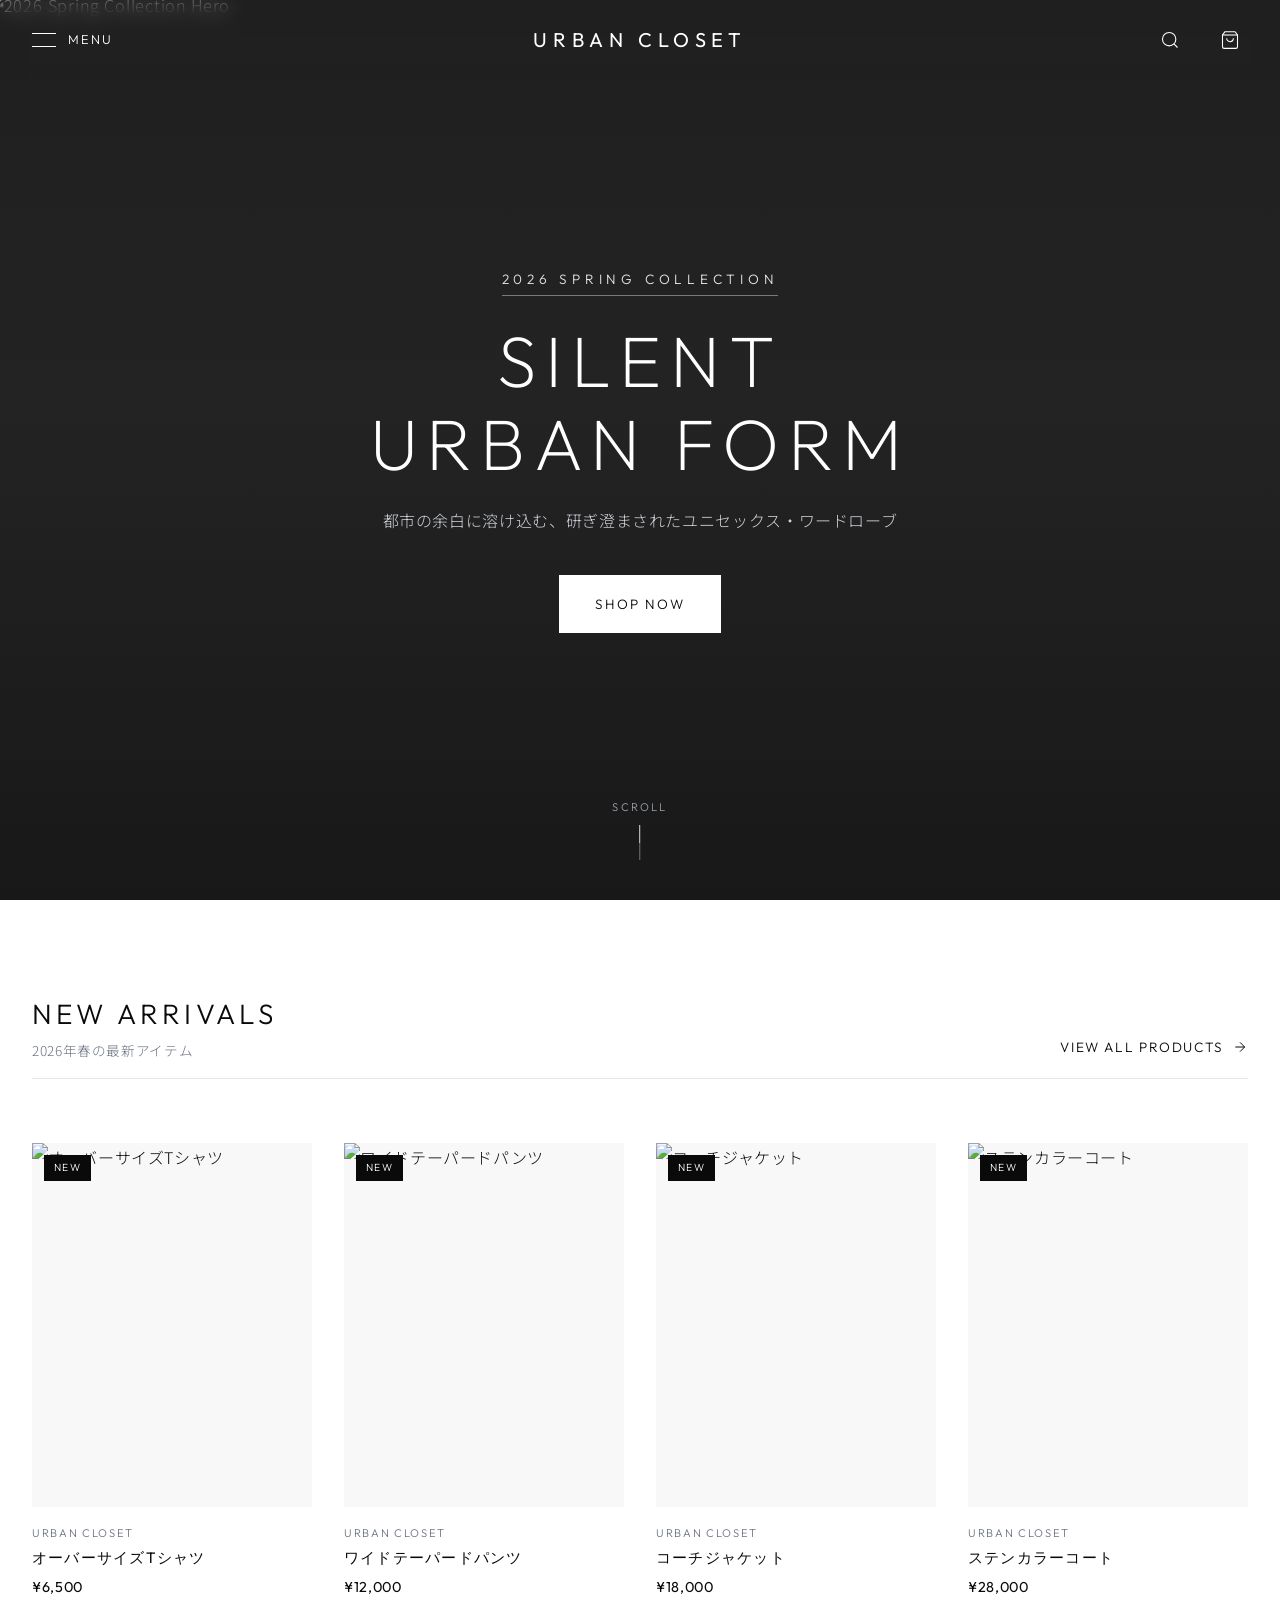
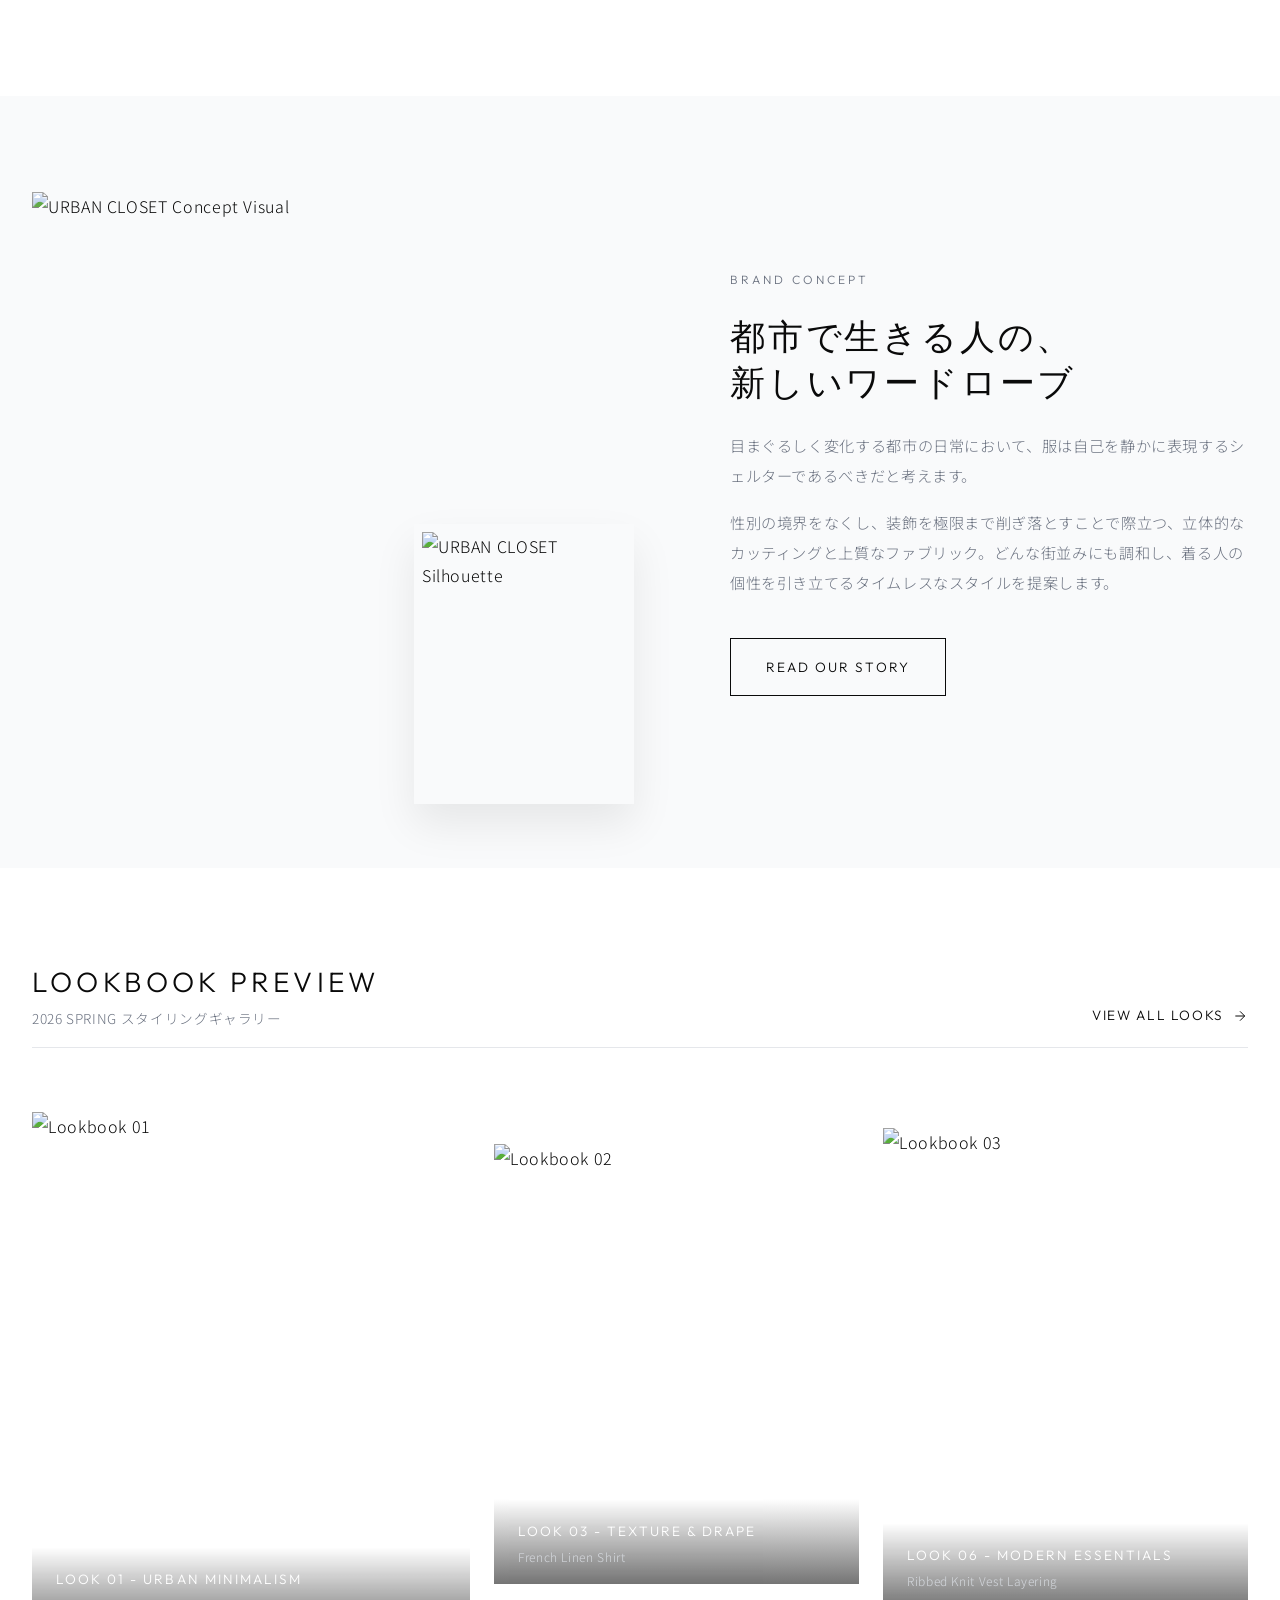
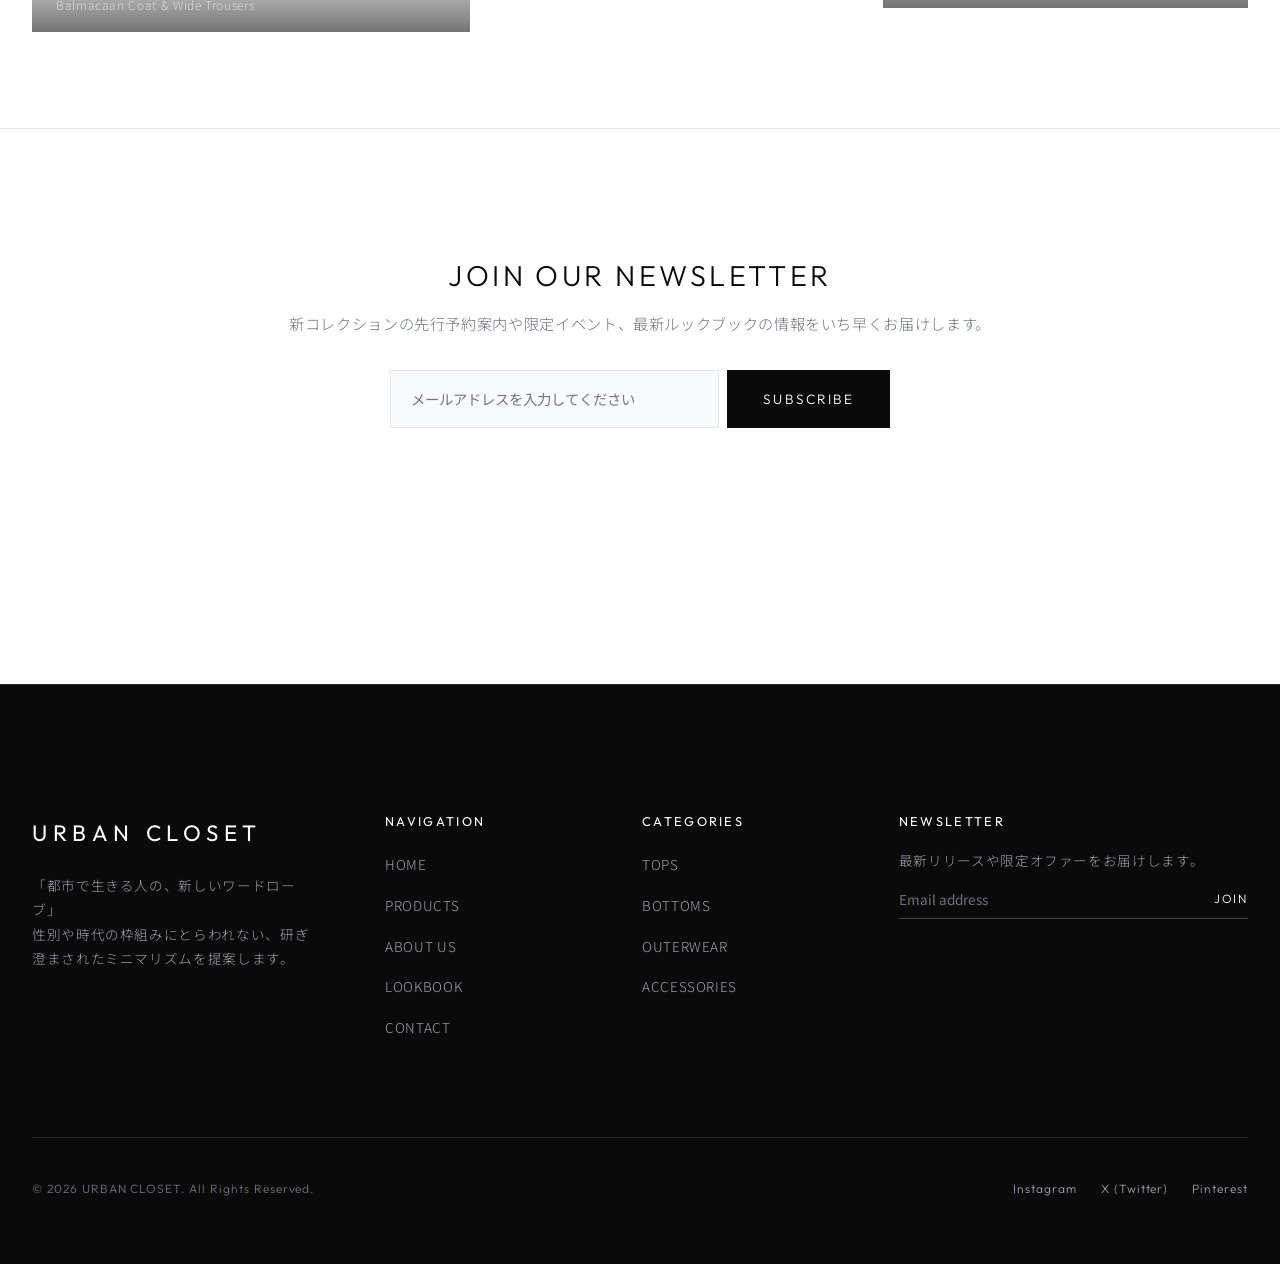
==== index.html @ 9b5a650b "update" ====
<!DOCTYPE html>
<html lang="ja">
<head>
  <meta charset="UTF-8">
  <meta name="viewport" content="width=device-width, initial-scale=1.0">
  <title>URBAN CLOSET | 都市で生きる人の、新しいワードローブ</title>
  <meta name="description" content="URBAN CLOSET（アーバンクローゼット）は、都市生活を洗練させるミニマルでジェンダーレスなアパレルブランドです。2026 SPRING COLLECTION 展開中。">
  
  <!-- CSS -->
  <link rel="stylesheet" href="css/style.css">
  <link rel="stylesheet" href="css/pages/home.css">
</head>
<body>

  <!-- ==========================================
       共通ヘッダー (Header)
       ========================================== -->
  <header class="site-header header-dark">
    <div class="container header-container">
      <!-- 左：ハンバーガーメニューボタン -->
      <div class="header-left">
        <button type="button" class="menu-toggle-btn" id="openNavBtn" aria-label="メニューを開く">
          <span class="hamburger-icon">
            <span class="hamburger-line"></span>
            <span class="hamburger-line"></span>
          </span>
          <span>MENU</span>
        </button>
      </div>

      <!-- 中央：ブランドロゴ -->
      <div class="header-logo">
        <a href="index.html" class="logo-text">URBAN CLOSET</a>
      </div>

      <!-- 右：検索 & カートボタン -->
      <div class="header-right">
        <button type="button" class="header-icon-btn" id="openSearchBtn" aria-label="商品を検索">
          <svg viewBox="0 0 24 24" fill="none">
            <circle cx="11" cy="11" r="8"></circle>
            <line x1="21" y1="21" x2="16.65" y2="16.65"></line>
          </svg>
        </button>
        <button type="button" class="header-icon-btn open-cart-btn" id="openCartBtn" aria-label="カートを見る">
          <svg viewBox="0 0 24 24" fill="none">
            <path d="M6 2L3 6v14a2 2 0 0 0 2 2h14a2 2 0 0 0 2-2V6l-3-4z"/>
            <line x1="3" y1="6" x2="21" y2="6"/>
            <path d="M16 10a4 4 0 0 1-8 0"/>
          </svg>
          <span class="cart-badge" style="display: none;">0</span>
        </button>
      </div>
    </div>
  </header>

  <!-- ==========================================
       フルスクリーンメニュー (Fullscreen Navigation Overlay)
       ========================================== -->
  <div class="fullscreen-nav" id="fullscreenNav">
    <div class="nav-header">
      <div class="logo-text" style="color:#FFF;">URBAN CLOSET</div>
      <button type="button" class="nav-close-btn" id="closeNavBtn" aria-label="メニューを閉じる">
        <span>CLOSE</span>
        <svg viewBox="0 0 24 24" fill="none" stroke="currentColor" stroke-width="1.5">
          <line x1="18" y1="6" x2="6" y2="18"></line>
          <line x1="6" y1="6" x2="18" y2="18"></line>
        </svg>
      </button>
    </div>

    <div class="nav-content">
      <ul class="nav-main-list">
        <li class="nav-main-item">
          <a href="index.html" class="nav-main-link"><span class="nav-index">01</span> HOME</a>
        </li>
        <li class="nav-main-item">
          <a href="products.html" class="nav-main-link"><span class="nav-index">02</span> PRODUCTS</a>
        </li>
        <li class="nav-main-item">
          <a href="about.html" class="nav-main-link"><span class="nav-index">03</span> ABOUT</a>
        </li>
        <li class="nav-main-item">
          <a href="lookbook.html" class="nav-main-link"><span class="nav-index">04</span> LOOKBOOK</a>
        </li>
        <li class="nav-main-item">
          <a href="contact.html" class="nav-main-link"><span class="nav-index">05</span> CONTACT</a>
        </li>
      </ul>

      <div class="nav-sub-info">
        <p class="nav-concept-quote">
          「都市で生きる人の、新しいワードローブ」<br>
          性別や時代の枠組みにとらわれない、研ぎ澄まされたミニマリズムを提案します。
        </p>

        <div class="nav-category-links">
          <div class="nav-category-title">CATEGORIES</div>
          <div class="nav-category-list">
            <a href="products.html?category=ALL">ALL</a>
            <a href="products.html?category=TOPS">TOPS</a>
            <a href="products.html?category=BOTTOMS">BOTTOMS</a>
            <a href="products.html?category=OUTERWEAR">OUTERWEAR</a>
            <a href="products.html?category=ACCESSORIES">ACCESSORIES</a>
          </div>
        </div>

        <div class="nav-footer-meta">
          <a href="https://instagram.com" target="_blank" rel="noopener">Instagram</a>
          <a href="https://twitter.com" target="_blank" rel="noopener">X (Twitter)</a>
          <a href="https://pinterest.com" target="_blank" rel="noopener">Pinterest</a>
        </div>
      </div>
    </div>
  </div>

  <!-- ==========================================
       クイック検索モーダル (Search Modal)
       ========================================== -->
  <div class="search-modal" id="searchModal">
    <div class="search-box">
      <button type="button" class="search-close-btn" id="closeSearchBtn" aria-label="検索を閉じる">
        <svg width="20" height="20" viewBox="0 0 24 24" fill="none" stroke="currentColor" stroke-width="1.5">
          <line x1="18" y1="6" x2="6" y2="18"></line>
          <line x1="6" y1="6" x2="18" y2="18"></line>
        </svg>
      </button>
      <div class="search-input-wrap">
        <input type="text" id="searchInput" class="search-input" placeholder="商品名・カテゴリ・キーワードを入力...">
        <div class="search-input-icon">
          <svg width="20" height="20" viewBox="0 0 24 24" fill="none" stroke="currentColor" stroke-width="1.5">
            <circle cx="11" cy="11" r="8"></circle>
            <line x1="21" y1="21" x2="16.65" y2="16.65"></line>
          </svg>
        </div>
      </div>
      <div class="search-results" id="searchResults">
        <!-- 検索結果がここに動的表示されます -->
      </div>
    </div>
  </div>

  <!-- ==========================================
       スライドイン・カートドロワー (Cart Drawer)
       ========================================== -->
  <div class="cart-drawer-overlay" id="cartDrawerOverlay">
    <aside class="cart-drawer" aria-label="ショッピングカート">
      <div class="cart-drawer-header">
        <h2 class="cart-drawer-title">SHOPPING BAG</h2>
        <button type="button" class="cart-drawer-close" id="closeCartBtn" aria-label="カートを閉じる">
          <svg width="20" height="20" viewBox="0 0 24 24" fill="none" stroke="currentColor" stroke-width="1.5">
            <line x1="18" y1="6" x2="6" y2="18"></line>
            <line x1="6" y1="6" x2="18" y2="18"></line>
          </svg>
        </button>
      </div>
      <div class="cart-items-container" id="cartItemsContainer">
        <!-- カート内商品が動的に描画されます -->
      </div>
      <div class="cart-drawer-footer">
        <div class="cart-subtotal-row">
          <span class="cart-subtotal-label">SUBTOTAL</span>
          <span class="cart-subtotal-price" id="cartSubtotalPrice">¥0</span>
        </div>
        <button type="button" class="btn btn-primary btn-block" id="cartCheckoutBtn">CHECKOUT</button>
        <p class="cart-notice">※全品送料無料 / 7日以内返品・交換対応</p>
      </div>
    </aside>
  </div>

  <!-- ==========================================
       メインコンテンツ (Main Content)
       ========================================== -->
  <main id="mainContent">

    <!-- 1. ヒーローセクション -->
    <section class="hero-section">
      <img src="https://images.unsplash.com/photo-1515886657613-9f3515b0c78f?auto=format&fit=crop&w=1920&q=85" alt="2026 Spring Collection Hero" class="hero-bg">
      <div class="hero-overlay"></div>
      <div class="hero-content">
        <span class="hero-season-tag">2026 SPRING COLLECTION</span>
        <h1 class="hero-title">SILENT<br>URBAN FORM</h1>
        <p class="hero-lead">都市の余白に溶け込む、研ぎ澄まされたユニセックス・ワードローブ</p>
        <div class="hero-actions">
          <a href="products.html" class="btn btn-primary" style="background:#FFF; color:#0A0A0A; border-color:#FFF;">SHOP NOW</a>
        </div>
      </div>
      <div class="hero-scroll-indicator">
        <span>SCROLL</span>
        <div class="hero-scroll-line"></div>
      </div>
    </section>

    <!-- 2. 新着商品セクション (New Arrivals) -->
    <section class="section">
      <div class="container">
        <div class="section-header">
          <div>
            <h2 class="section-title">NEW ARRIVALS</h2>
            <p class="section-subtitle">2026年春の最新アイテム</p>
          </div>
          <a href="products.html" class="section-link">
            VIEW ALL PRODUCTS
            <svg width="16" height="16" viewBox="0 0 24 24" fill="none" stroke="currentColor" stroke-width="1.5">
              <line x1="5" y1="12" x2="19" y2="12"></line>
              <polyline points="12 5 19 12 12 19"></polyline>
            </svg>
          </a>
        </div>

        <div class="new-arrivals-grid">
          <!-- Item 1: オーバーサイズTシャツ -->
          <article class="product-card">
            <a href="product-detail.html?id=1" class="product-card-thumb">
              <span class="product-tag-new">NEW</span>
              <img src="https://images.unsplash.com/photo-1521572267360-ee0c2909d518?auto=format&fit=crop&w=1000&q=80" alt="オーバーサイズTシャツ" class="product-img-main" loading="lazy">
              <img src="https://images.unsplash.com/photo-1583743814966-8936f5b7be1a?auto=format&fit=crop&w=1000&q=80" alt="オーバーサイズTシャツ 別アングル" class="product-img-hover" loading="lazy">
            </a>
            <div class="product-card-info">
              <span class="product-brand">URBAN CLOSET</span>
              <h3 class="product-title"><a href="product-detail.html?id=1">オーバーサイズTシャツ</a></h3>
              <div class="product-price">¥6,500</div>
            </div>
          </article>

          <!-- Item 2: ワイドテーパードパンツ -->
          <article class="product-card">
            <a href="product-detail.html?id=2" class="product-card-thumb">
              <span class="product-tag-new">NEW</span>
              <img src="https://images.unsplash.com/photo-1624378439575-d8705ad7ae80?auto=format&fit=crop&w=1000&q=80" alt="ワイドテーパードパンツ" class="product-img-main" loading="lazy">
              <img src="https://images.unsplash.com/photo-1506629082955-511b1aa562c8?auto=format&fit=crop&w=1000&q=80" alt="ワイドテーパードパンツ 別アングル" class="product-img-hover" loading="lazy">
            </a>
            <div class="product-card-info">
              <span class="product-brand">URBAN CLOSET</span>
              <h3 class="product-title"><a href="product-detail.html?id=2">ワイドテーパードパンツ</a></h3>
              <div class="product-price">¥12,000</div>
            </div>
          </article>

          <!-- Item 4: コーチジャケット -->
          <article class="product-card">
            <a href="product-detail.html?id=4" class="product-card-thumb">
              <span class="product-tag-new">NEW</span>
              <img src="https://images.unsplash.com/photo-1544441893-675973e31985?auto=format&fit=crop&w=1000&q=80" alt="コーチジャケット" class="product-img-main" loading="lazy">
              <img src="https://images.unsplash.com/photo-1551028719-00167b16eac5?auto=format&fit=crop&w=1000&q=80" alt="コーチジャケット 別アングル" class="product-img-hover" loading="lazy">
            </a>
            <div class="product-card-info">
              <span class="product-brand">URBAN CLOSET</span>
              <h3 class="product-title"><a href="product-detail.html?id=4">コーチジャケット</a></h3>
              <div class="product-price">¥18,000</div>
            </div>
          </article>

          <!-- Item 8: ステンカラーコート -->
          <article class="product-card">
            <a href="product-detail.html?id=8" class="product-card-thumb">
              <span class="product-tag-new">NEW</span>
              <img src="https://images.unsplash.com/photo-1539571696357-5a69c17a67c6?auto=format&fit=crop&w=1000&q=80" alt="ステンカラーコート" class="product-img-main" loading="lazy">
              <img src="https://images.unsplash.com/photo-1515886657613-9f3515b0c78f?auto=format&fit=crop&w=1000&q=80" alt="ステンカラーコート 別アングル" class="product-img-hover" loading="lazy">
            </a>
            <div class="product-card-info">
              <span class="product-brand">URBAN CLOSET</span>
              <h3 class="product-title"><a href="product-detail.html?id=8">ステンカラーコート</a></h3>
              <div class="product-price">¥28,000</div>
            </div>
          </article>
        </div>
      </div>
    </section>

    <!-- 3. ブランドコンセプトセクション (Brand Concept) -->
    <section class="section concept-section">
      <div class="container">
        <div class="concept-inner">
          <div class="concept-visual">
            <img src="https://images.unsplash.com/photo-1485230895905-ec40ba36b9bc?auto=format&fit=crop&w=1200&q=80" alt="URBAN CLOSET Concept Visual" class="concept-img-main" loading="lazy">
            <img src="https://images.unsplash.com/photo-1509967419530-da38b4704bc6?auto=format&fit=crop&w=600&q=80" alt="URBAN CLOSET Silhouette" class="concept-img-sub" loading="lazy">
          </div>
          <div class="concept-content">
            <span class="concept-tag">BRAND CONCEPT</span>
            <h2 class="concept-heading">都市で生きる人の、<br>新しいワードローブ</h2>
            <div class="concept-text">
              <p>
                目まぐるしく変化する都市の日常において、服は自己を静かに表現するシェルターであるべきだと考えます。
              </p>
              <p>
                性別の境界をなくし、装飾を極限まで削ぎ落とすことで際立つ、立体的なカッティングと上質なファブリック。どんな街並みにも調和し、着る人の個性を引き立てるタイムレスなスタイルを提案します。
              </p>
            </div>
            <div style="margin-top: 1rem;">
              <a href="about.html" class="btn btn-outline">READ OUR STORY</a>
            </div>
          </div>
        </div>
      </div>
    </section>

    <!-- 4. ルックブックプレビュー (Lookbook Preview) -->
    <section class="section">
      <div class="container">
        <div class="section-header">
          <div>
            <h2 class="section-title">LOOKBOOK PREVIEW</h2>
            <p class="section-subtitle">2026 SPRING スタイリングギャラリー</p>
          </div>
          <a href="lookbook.html" class="section-link">
            VIEW ALL LOOKS
            <svg width="16" height="16" viewBox="0 0 24 24" fill="none" stroke="currentColor" stroke-width="1.5">
              <line x1="5" y1="12" x2="19" y2="12"></line>
              <polyline points="12 5 19 12 12 19"></polyline>
            </svg>
          </a>
        </div>

        <div class="lookbook-preview-grid">
          <a href="lookbook.html" class="lookbook-preview-card tall">
            <img src="https://images.unsplash.com/photo-1515886657613-9f3515b0c78f?auto=format&fit=crop&w=1000&q=80" alt="Lookbook 01" class="lookbook-preview-img" loading="lazy">
            <div class="lookbook-preview-caption">
              <h4>LOOK 01 - URBAN MINIMALISM</h4>
              <span>Balmacaan Coat & Wide Trousers</span>
            </div>
          </a>

          <a href="lookbook.html" class="lookbook-preview-card medium">
            <img src="https://images.unsplash.com/photo-1490481651871-ab68de25d43d?auto=format&fit=crop&w=1000&q=80" alt="Lookbook 02" class="lookbook-preview-img" loading="lazy">
            <div class="lookbook-preview-caption">
              <h4>LOOK 03 - TEXTURE & DRAPE</h4>
              <span>French Linen Shirt</span>
            </div>
          </a>

          <a href="lookbook.html" class="lookbook-preview-card short">
            <img src="https://images.unsplash.com/photo-1529139574466-a303027c1d8b?auto=format&fit=crop&w=1000&q=80" alt="Lookbook 03" class="lookbook-preview-img" loading="lazy">
            <div class="lookbook-preview-caption">
              <h4>LOOK 06 - MODERN ESSENTIALS</h4>
              <span>Ribbed Knit Vest Layering</span>
            </div>
          </a>
        </div>
      </div>
    </section>

    <!-- 5. ニュースレター登録セクション (Newsletter) -->
    <section class="newsletter-section">
      <div class="container">
        <div class="newsletter-box">
          <h2 class="newsletter-title">JOIN OUR NEWSLETTER</h2>
          <p class="newsletter-desc">
            新コレクションの先行予約案内や限定イベント、最新ルックブックの情報をいち早くお届けします。
          </p>
          <form class="newsletter-form newsletter-form-main" id="homeNewsletterForm">
            <input type="email" class="newsletter-input" placeholder="メールアドレスを入力してください" required>
            <button type="submit" class="btn btn-primary">SUBSCRIBE</button>
          </form>
        </div>
      </div>
    </section>

  </main>

  <!-- ==========================================
       共通フッター (Footer)
       ========================================== -->
  <footer class="site-footer">
    <div class="container">
      <div class="footer-top">
        <div class="footer-brand">
          <span class="footer-logo">URBAN CLOSET</span>
          <p class="footer-tagline">
            「都市で生きる人の、新しいワードローブ」<br>
            性別や時代の枠組みにとらわれない、研ぎ澄まされたミニマリズムを提案します。
          </p>
        </div>

        <div>
          <h3 class="footer-column-title">NAVIGATION</h3>
          <ul class="footer-links">
            <li><a href="index.html">HOME</a></li>
            <li><a href="products.html">PRODUCTS</a></li>
            <li><a href="about.html">ABOUT US</a></li>
            <li><a href="lookbook.html">LOOKBOOK</a></li>
            <li><a href="contact.html">CONTACT</a></li>
          </ul>
        </div>

        <div>
          <h3 class="footer-column-title">CATEGORIES</h3>
          <ul class="footer-links">
            <li><a href="products.html?category=TOPS">TOPS</a></li>
            <li><a href="products.html?category=BOTTOMS">BOTTOMS</a></li>
            <li><a href="products.html?category=OUTERWEAR">OUTERWEAR</a></li>
            <li><a href="products.html?category=ACCESSORIES">ACCESSORIES</a></li>
          </ul>
        </div>

        <div>
          <h3 class="footer-column-title">NEWSLETTER</h3>
          <p class="footer-newsletter-text">
            最新リリースや限定オファーをお届けします。
          </p>
          <form class="footer-form">
            <input type="email" placeholder="Email address" required>
            <button type="submit">JOIN</button>
          </form>
        </div>
      </div>

      <div class="footer-bottom">
        <div>&copy; 2026 URBAN CLOSET. All Rights Reserved.</div>
        <div class="footer-sns">
          <a href="https://instagram.com" target="_blank" rel="noopener">Instagram</a>
          <a href="https://twitter.com" target="_blank" rel="noopener">X (Twitter)</a>
          <a href="https://pinterest.com" target="_blank" rel="noopener">Pinterest</a>
        </div>
      </div>
    </div>
  </footer>

  <!-- Scripts -->
  <script src="js/data.js"></script>
  <script src="js/common.js"></script>
</body>
</html>
---- css/style.css ----
/* ==========================================================================
   URBAN CLOSET - Design System & Common Styles
   Concept: Minimalist, Mode, Genderless, Timeless Urban Aesthetic
   ========================================================================== */

@import url('https://fonts.googleapis.com/css2?family=Noto+Sans+JP:wght@300;400;500;700&family=Outfit:wght@200;300;400;500;600&display=swap');

/* --- CSS Variables / Design Tokens --- */
:root {
  /* Colors */
  --color-bg: #FFFFFF;
  --color-bg-subtle: #F9FAFB;
  --color-bg-alt: #F3F4F6;
  --color-text-main: #0A0A0A;
  --color-text-muted: #6B7280;
  --color-text-light: #9CA3AF;
  --color-border: #E5E7EB;
  --color-border-dark: #111111;
  --color-accent: #0A0A0A;

  /* Typography */
  --font-en: 'Outfit', -apple-system, BlinkMacSystemFont, 'Helvetica Neue', sans-serif;
  --font-ja: 'Noto Sans JP', -apple-system, BlinkMacSystemFont, sans-serif;

  /* Spacing */
  --space-xs: 0.5rem;   /* 8px */
  --space-sm: 1rem;     /* 16px */
  --space-md: 1.5rem;   /* 24px */
  --space-lg: 2.5rem;   /* 40px */
  --space-xl: 4rem;     /* 64px */
  --space-2xl: 6rem;    /* 96px */
  --space-3xl: 8rem;    /* 128px */

  /* Layout */
  --container-width: 1360px;
  --container-padding: 2rem;
  --header-height: 80px;

  /* Transitions */
  --transition-fast: 0.2s cubic-bezier(0.16, 1, 0.3, 1);
  --transition-normal: 0.4s cubic-bezier(0.16, 1, 0.3, 1);
  --transition-slow: 0.7s cubic-bezier(0.16, 1, 0.3, 1);
}

/* --- Base & Reset --- */
*, *::before, *::after {
  box-sizing: border-box;
  margin: 0;
  padding: 0;
}

html {
  font-size: 16px;
  scroll-behavior: smooth;
  -webkit-font-smoothing: antialiased;
  -moz-osx-font-smoothing: grayscale;
}

body {
  font-family: var(--font-ja);
  font-weight: 300;
  color: var(--color-text-main);
  background-color: var(--color-bg);
  line-height: 1.8;
  letter-spacing: 0.04em;
  overflow-x: hidden;
}

/* Typography Helpers */
h1, h2, h3, h4, h5, h6 {
  font-family: var(--font-en);
  font-weight: 300;
  letter-spacing: 0.08em;
  color: var(--color-text-main);
  line-height: 1.3;
}

p {
  color: var(--color-text-muted);
  font-size: 0.95rem;
}

a {
  color: inherit;
  text-decoration: none;
  transition: opacity var(--transition-fast);
}

a:hover {
  opacity: 0.7;
}

img {
  max-width: 100%;
  height: auto;
  display: block;
}

button {
  background: none;
  border: none;
  font: inherit;
  cursor: pointer;
  color: inherit;
}

ul, ol {
  list-style: none;
}

/* --- Containers & Layout --- */
.container {
  max-width: var(--container-width);
  margin-left: auto;
  margin-right: auto;
  padding-left: var(--container-padding);
  padding-right: var(--container-padding);
}

.container-narrow {
  max-width: 900px;
  margin-left: auto;
  margin-right: auto;
  padding-left: var(--container-padding);
  padding-right: var(--container-padding);
}

.section {
  padding-top: var(--space-2xl);
  padding-bottom: var(--space-2xl);
}

.section-header {
  margin-bottom: var(--space-xl);
  display: flex;
  justify-content: space-between;
  align-items: flex-end;
  border-bottom: 1px solid var(--color-border);
  padding-bottom: var(--space-sm);
}

.section-title {
  font-size: 1.75rem;
  letter-spacing: 0.15em;
  text-transform: uppercase;
}

.section-subtitle {
  font-family: var(--font-ja);
  font-size: 0.85rem;
  color: var(--color-text-muted);
  margin-top: 0.35rem;
}

.section-link {
  font-family: var(--font-en);
  font-size: 0.85rem;
  letter-spacing: 0.12em;
  text-transform: uppercase;
  display: inline-flex;
  align-items: center;
  gap: 0.5rem;
  border-bottom: 1px solid transparent;
  padding-bottom: 2px;
  transition: border-color var(--transition-fast);
}

.section-link:hover {
  border-bottom-color: var(--color-text-main);
  opacity: 1;
}

/* --- Buttons --- */
.btn {
  display: inline-flex;
  align-items: center;
  justify-content: center;
  font-family: var(--font-en);
  font-size: 0.85rem;
  letter-spacing: 0.15em;
  text-transform: uppercase;
  padding: 1rem 2.2rem;
  transition: all var(--transition-normal);
  text-align: center;
  position: relative;
  overflow: hidden;
}

.btn-primary {
  background-color: var(--color-text-main);
  color: #FFFFFF;
  border: 1px solid var(--color-text-main);
}

.btn-primary:hover {
  background-color: #262626;
  opacity: 1;
}

.btn-outline {
  background-color: transparent;
  color: var(--color-text-main);
  border: 1px solid var(--color-text-main);
}

.btn-outline:hover {
  background-color: var(--color-text-main);
  color: #FFFFFF;
  opacity: 1;
}

.btn-sm {
  padding: 0.65rem 1.4rem;
  font-size: 0.75rem;
}

.btn-block {
  width: 100%;
}

/* --- Header --- */
.site-header {
  position: fixed;
  top: 0;
  left: 0;
  width: 100%;
  height: var(--header-height);
  background-color: rgba(255, 255, 255, 0.95);
  backdrop-filter: blur(10px);
  -webkit-backdrop-filter: blur(10px);
  z-index: 100;
  transition: background-color var(--transition-normal), border-color var(--transition-normal);
  border-bottom: 1px solid rgba(229, 231, 235, 0.6);
}

.site-header.is-scrolled {
  background-color: rgba(255, 255, 255, 0.98);
  border-bottom: 1px solid var(--color-border);
}

.site-header.header-dark {
  background-color: transparent;
  border-bottom-color: transparent;
  color: #FFFFFF;
}

.site-header.header-dark.is-scrolled {
  background-color: rgba(255, 255, 255, 0.98);
  border-bottom: 1px solid var(--color-border);
  color: var(--color-text-main);
}

.header-container {
  display: grid;
  grid-template-columns: 1fr auto 1fr;
  align-items: center;
  height: 100%;
}

.header-left {
  display: flex;
  align-items: center;
  gap: 1.5rem;
}

.menu-toggle-btn {
  display: flex;
  align-items: center;
  gap: 0.75rem;
  font-family: var(--font-en);
  font-size: 0.8rem;
  letter-spacing: 0.15em;
  text-transform: uppercase;
  padding: 0.5rem 0;
}

.hamburger-icon {
  width: 24px;
  height: 14px;
  position: relative;
  display: flex;
  flex-direction: column;
  justify-content: space-between;
}

.hamburger-line {
  width: 100%;
  height: 1px;
  background-color: currentColor;
  transition: transform var(--transition-fast), opacity var(--transition-fast);
}

.header-logo {
  text-align: center;
}

.logo-text {
  font-family: var(--font-en);
  font-size: 1.25rem;
  font-weight: 400;
  letter-spacing: 0.28em;
  text-transform: uppercase;
  white-space: nowrap;
}

.header-right {
  display: flex;
  justify-content: flex-end;
  align-items: center;
  gap: 1.5rem;
}

.header-icon-btn {
  display: flex;
  align-items: center;
  justify-content: center;
  position: relative;
  padding: 0.5rem;
}

.header-icon-btn svg {
  width: 20px;
  height: 20px;
  stroke: currentColor;
  stroke-width: 1.3;
}

.cart-badge {
  position: absolute;
  top: 2px;
  right: 0px;
  background-color: var(--color-text-main);
  color: #FFFFFF;
  font-family: var(--font-en);
  font-size: 0.65rem;
  width: 16px;
  height: 16px;
  border-radius: 50%;
  display: flex;
  align-items: center;
  justify-content: center;
  font-weight: 500;
}

.header-dark:not(.is-scrolled) .cart-badge {
  background-color: #FFFFFF;
  color: var(--color-text-main);
}

/* --- Fullscreen Navigation Overlay --- */
.fullscreen-nav {
  position: fixed;
  top: 0;
  left: 0;
  width: 100vw;
  height: 100vh;
  background-color: #0A0A0A;
  color: #FFFFFF;
  z-index: 200;
  opacity: 0;
  visibility: hidden;
  transition: opacity var(--transition-slow), visibility var(--transition-slow);
  overflow-y: auto;
  display: flex;
  flex-direction: column;
}

.fullscreen-nav.is-open {
  opacity: 1;
  visibility: visible;
}

.nav-header {
  height: var(--header-height);
  display: flex;
  justify-content: space-between;
  align-items: center;
  padding: 0 var(--container-padding);
  border-bottom: 1px solid rgba(255, 255, 255, 0.1);
}

.nav-close-btn {
  display: flex;
  align-items: center;
  gap: 0.5rem;
  font-family: var(--font-en);
  font-size: 0.8rem;
  letter-spacing: 0.15em;
  text-transform: uppercase;
  color: #FFFFFF;
}

.nav-close-btn svg {
  width: 20px;
  height: 20px;
}

.nav-content {
  flex: 1;
  max-width: var(--container-width);
  margin: 0 auto;
  width: 100%;
  padding: var(--space-xl) var(--container-padding);
  display: grid;
  grid-template-columns: 1.5fr 1fr;
  gap: var(--space-2xl);
  align-items: center;
}

.nav-main-list {
  display: flex;
  flex-direction: column;
  gap: 1.25rem;
}

.nav-main-item {
  overflow: hidden;
}

.nav-main-link {
  font-family: var(--font-en);
  font-size: clamp(1.25rem, 2.2vw, 1.85rem);
  font-weight: 300;
  letter-spacing: 0.12em;
  text-transform: uppercase;
  display: inline-flex;
  align-items: center;
  gap: 1.25rem;
  color: #FFFFFF;
  position: relative;
  padding: 0.4rem 0;
  transition: transform var(--transition-fast), color var(--transition-fast), opacity var(--transition-fast);
}

.nav-index {
  font-size: 0.75rem;
  color: var(--color-text-muted);
  font-family: var(--font-en);
  font-weight: 400;
  letter-spacing: 0.15em;
}

.nav-main-link::after {
  content: '';
  position: absolute;
  bottom: 0;
  left: 0;
  width: 0;
  height: 1px;
  background-color: rgba(255, 255, 255, 0.6);
  transition: width var(--transition-fast);
}

.nav-main-link:hover {
  color: #FFFFFF;
  transform: translateX(8px);
  opacity: 1;
}

.nav-main-link:hover::after {
  width: 100%;
}

.nav-sub-info {
  display: flex;
  flex-direction: column;
  gap: var(--space-lg);
  border-left: 1px solid rgba(255, 255, 255, 0.15);
  padding-left: var(--space-xl);
}

.nav-concept-quote {
  font-size: 0.95rem;
  line-height: 1.9;
  color: #9CA3AF;
  font-weight: 300;
}

.nav-category-links {
  display: flex;
  flex-direction: column;
  gap: 0.6rem;
}

.nav-category-title {
  font-family: var(--font-en);
  font-size: 0.75rem;
  letter-spacing: 0.18em;
  text-transform: uppercase;
  color: #6B7280;
  margin-bottom: 0.5rem;
}

.nav-category-list {
  display: flex;
  flex-wrap: wrap;
  gap: 1.2rem;
}

.nav-category-list a {
  font-family: var(--font-en);
  font-size: 0.85rem;
  letter-spacing: 0.1em;
  color: #D1D5DB;
}

.nav-category-list a:hover {
  color: #FFFFFF;
}

.nav-footer-meta {
  display: flex;
  gap: 2rem;
  font-family: var(--font-en);
  font-size: 0.8rem;
  letter-spacing: 0.1em;
  color: #6B7280;
}

.nav-footer-meta a:hover {
  color: #FFFFFF;
}

/* --- Search Drawer / Modal --- */
.search-modal {
  position: fixed;
  top: 0;
  left: 0;
  width: 100vw;
  height: 100vh;
  background-color: rgba(10, 10, 10, 0.8);
  backdrop-filter: blur(8px);
  -webkit-backdrop-filter: blur(8px);
  z-index: 250;
  opacity: 0;
  visibility: hidden;
  transition: opacity var(--transition-normal), visibility var(--transition-normal);
  display: flex;
  justify-content: center;
  padding-top: 10vh;
}

.search-modal.is-open {
  opacity: 1;
  visibility: visible;
}

.search-box {
  background-color: #FFFFFF;
  width: 90%;
  max-width: 700px;
  max-height: 80vh;
  border-radius: 0px;
  padding: var(--space-lg);
  display: flex;
  flex-direction: column;
  position: relative;
  box-shadow: 0 25px 50px -12px rgba(0, 0, 0, 0.25);
  overflow: hidden;
}

.search-close-btn {
  position: absolute;
  top: 1.5rem;
  right: 1.5rem;
  padding: 0.5rem;
  color: var(--color-text-muted);
}

.search-close-btn:hover {
  color: var(--color-text-main);
}

.search-input-wrap {
  position: relative;
  margin-top: 1rem;
  margin-bottom: 1.5rem;
  border-bottom: 2px solid var(--color-text-main);
}

.search-input {
  width: 100%;
  border: none;
  font-family: var(--font-ja);
  font-size: 1.25rem;
  font-weight: 300;
  padding: 0.75rem 2.5rem 0.75rem 0;
  outline: none;
  background: transparent;
  color: var(--color-text-main);
}

.search-input::placeholder {
  color: var(--color-text-light);
  font-family: var(--font-ja);
  font-weight: 300;
}

.search-input-icon {
  position: absolute;
  right: 0.5rem;
  top: 50%;
  transform: translateY(-50%);
  color: var(--color-text-muted);
}

.search-results {
  overflow-y: auto;
  flex: 1;
  display: flex;
  flex-direction: column;
  gap: 1rem;
}

.search-item {
  display: flex;
  align-items: center;
  gap: 1.25rem;
  padding: 0.75rem 0;
  border-bottom: 1px solid var(--color-border);
  transition: background-color var(--transition-fast);
}

.search-item:hover {
  opacity: 1;
  background-color: var(--color-bg-subtle);
}

.search-item-img {
  width: 60px;
  height: 75px;
  object-fit: cover;
  background-color: var(--color-bg-subtle);
}

.search-item-info {
  flex: 1;
}

.search-item-name {
  font-size: 0.95rem;
  font-weight: 400;
  color: var(--color-text-main);
  margin-bottom: 0.2rem;
}

.search-item-price {
  font-family: var(--font-en);
  font-size: 0.85rem;
  color: var(--color-text-muted);
}

/* --- Cart Drawer --- */
.cart-drawer-overlay {
  position: fixed;
  top: 0;
  left: 0;
  width: 100vw;
  height: 100vh;
  background-color: rgba(0, 0, 0, 0.5);
  backdrop-filter: blur(4px);
  -webkit-backdrop-filter: blur(4px);
  z-index: 300;
  opacity: 0;
  visibility: hidden;
  transition: opacity var(--transition-normal), visibility var(--transition-normal);
}

.cart-drawer-overlay.is-open {
  opacity: 1;
  visibility: visible;
}

.cart-drawer {
  position: fixed;
  top: 0;
  right: 0;
  width: 100%;
  max-width: 440px;
  height: 100vh;
  background-color: #FFFFFF;
  z-index: 301;
  transform: translateX(100%);
  transition: transform var(--transition-normal);
  display: flex;
  flex-direction: column;
}

.cart-drawer-overlay.is-open .cart-drawer {
  transform: translateX(0);
}

.cart-drawer-header {
  height: var(--header-height);
  padding: 0 1.5rem;
  display: flex;
  justify-content: space-between;
  align-items: center;
  border-bottom: 1px solid var(--color-border);
}

.cart-drawer-title {
  font-family: var(--font-en);
  font-size: 1.1rem;
  letter-spacing: 0.15em;
  text-transform: uppercase;
}

.cart-drawer-close {
  padding: 0.5rem;
  color: var(--color-text-muted);
}

.cart-items-container {
  flex: 1;
  overflow-y: auto;
  padding: 1.5rem;
  display: flex;
  flex-direction: column;
  gap: 1.5rem;
}

.cart-empty-message {
  display: flex;
  flex-direction: column;
  align-items: center;
  justify-content: center;
  height: 100%;
  text-align: center;
  color: var(--color-text-muted);
  gap: 1rem;
}

.cart-item {
  display: grid;
  grid-template-columns: 80px 1fr auto;
  gap: 1.25rem;
  padding-bottom: 1.5rem;
  border-bottom: 1px solid var(--color-border);
  position: relative;
}

.cart-item-img {
  width: 80px;
  height: 100px;
  object-fit: cover;
  background-color: var(--color-bg-subtle);
}

.cart-item-info {
  display: flex;
  flex-direction: column;
  justify-content: space-between;
}

.cart-item-title {
  font-size: 0.9rem;
  font-weight: 400;
  color: var(--color-text-main);
  line-height: 1.4;
}

.cart-item-meta {
  font-size: 0.8rem;
  color: var(--color-text-muted);
}

.cart-item-price {
  font-family: var(--font-en);
  font-size: 0.9rem;
  font-weight: 400;
  color: var(--color-text-main);
}

.cart-item-remove {
  font-size: 0.75rem;
  color: var(--color-text-light);
  text-decoration: underline;
  align-self: flex-start;
  padding: 0.2rem 0;
}

.cart-item-remove:hover {
  color: var(--color-text-main);
}

.cart-drawer-footer {
  border-top: 1px solid var(--color-border);
  padding: 1.5rem;
  background-color: var(--color-bg-subtle);
}

.cart-subtotal-row {
  display: flex;
  justify-content: space-between;
  align-items: center;
  margin-bottom: 1.25rem;
}

.cart-subtotal-label {
  font-family: var(--font-en);
  font-size: 0.85rem;
  letter-spacing: 0.1em;
  text-transform: uppercase;
  color: var(--color-text-muted);
}

.cart-subtotal-price {
  font-family: var(--font-en);
  font-size: 1.25rem;
  font-weight: 400;
  color: var(--color-text-main);
}

.cart-notice {
  font-size: 0.75rem;
  color: var(--color-text-light);
  text-align: center;
  margin-top: 0.75rem;
}

/* --- Toast Notification --- */
.toast-notification {
  position: fixed;
  bottom: 2rem;
  right: 2rem;
  background-color: var(--color-text-main);
  color: #FFFFFF;
  padding: 1rem 1.5rem;
  font-size: 0.85rem;
  letter-spacing: 0.05em;
  z-index: 400;
  display: flex;
  align-items: center;
  gap: 0.75rem;
  box-shadow: 0 10px 25px rgba(0, 0, 0, 0.15);
  transform: translateY(100px);
  opacity: 0;
  transition: transform var(--transition-normal), opacity var(--transition-normal);
  pointer-events: none;
}

.toast-notification.is-visible {
  transform: translateY(0);
  opacity: 1;
  pointer-events: auto;
}

/* --- Common Product Card Component --- */
.product-card {
  display: flex;
  flex-direction: column;
  position: relative;
  transition: transform var(--transition-fast);
}

.product-card-thumb {
  position: relative;
  width: 100%;
  padding-top: 130%; /* 3:4 Aspect Ratio */
  background-color: #F8F8F8;
  overflow: hidden;
  margin-bottom: 1rem;
}

.product-img-main,
.product-img-hover {
  position: absolute;
  top: 0;
  left: 0;
  width: 100%;
  height: 100%;
  object-fit: cover;
  transition: opacity var(--transition-normal), transform 0.6s cubic-bezier(0.16, 1, 0.3, 1);
}

.product-img-hover {
  opacity: 0;
}

.product-card:hover .product-img-hover {
  opacity: 1;
}

.product-card:hover .product-img-main {
  transform: scale(1.03);
}

.product-card:hover .product-img-hover {
  transform: scale(1.03);
}

.product-tag-new {
  position: absolute;
  top: 0.75rem;
  left: 0.75rem;
  background-color: var(--color-text-main);
  color: #FFFFFF;
  font-family: var(--font-en);
  font-size: 0.65rem;
  letter-spacing: 0.15em;
  text-transform: uppercase;
  padding: 0.2rem 0.6rem;
  z-index: 2;
}

.product-card-info {
  display: flex;
  flex-direction: column;
  gap: 0.25rem;
}

.product-brand {
  font-family: var(--font-en);
  font-size: 0.7rem;
  letter-spacing: 0.15em;
  text-transform: uppercase;
  color: var(--color-text-muted);
}

.product-title {
  font-size: 0.95rem;
  font-weight: 400;
  color: var(--color-text-main);
  margin: 0;
}

.product-price {
  font-family: var(--font-en);
  font-size: 0.9rem;
  font-weight: 400;
  color: var(--color-text-main);
  margin-top: 0.2rem;
}

/* --- Footer --- */
.site-footer {
  background-color: #0A0A0A;
  color: #FFFFFF;
  padding-top: var(--space-3xl);
  padding-bottom: var(--space-xl);
  border-top: 1px solid #1F2937;
  margin-top: var(--space-3xl);
}

.footer-top {
  display: grid;
  grid-template-columns: 1.5fr 1fr 1fr 1.2fr;
  gap: var(--space-xl);
  margin-bottom: var(--space-2xl);
}

.footer-brand {
  display: flex;
  flex-direction: column;
  gap: 1.2rem;
}

.footer-logo {
  font-family: var(--font-en);
  font-size: 1.4rem;
  letter-spacing: 0.25em;
  text-transform: uppercase;
  font-weight: 400;
}

.footer-tagline {
  font-size: 0.85rem;
  color: #9CA3AF;
  line-height: 1.8;
  max-width: 320px;
}

.footer-column-title {
  font-family: var(--font-en);
  font-size: 0.8rem;
  letter-spacing: 0.18em;
  text-transform: uppercase;
  color: #FFFFFF;
  margin-bottom: 1.2rem;
  font-weight: 400;
}

.footer-links {
  display: flex;
  flex-direction: column;
  gap: 0.75rem;
}

.footer-links a {
  font-size: 0.85rem;
  color: #9CA3AF;
  transition: color var(--transition-fast);
}

.footer-links a:hover {
  color: #FFFFFF;
  opacity: 1;
}

.footer-newsletter-text {
  font-size: 0.85rem;
  color: #9CA3AF;
  margin-bottom: 1rem;
  line-height: 1.7;
}

.footer-form {
  display: flex;
  border-bottom: 1px solid rgba(255, 255, 255, 0.25);
  padding-bottom: 0.5rem;
  transition: border-color var(--transition-fast);
}

.footer-form:focus-within {
  border-bottom-color: #FFFFFF;
}

.footer-form input {
  flex: 1;
  background: transparent;
  border: none;
  color: #FFFFFF;
  font-family: var(--font-ja);
  font-size: 0.85rem;
  outline: none;
}

.footer-form input::placeholder {
  color: #6B7280;
}

.footer-form button {
  color: #FFFFFF;
  font-family: var(--font-en);
  font-size: 0.75rem;
  letter-spacing: 0.15em;
  text-transform: uppercase;
  padding-left: 0.5rem;
}

.footer-bottom {
  border-top: 1px solid rgba(255, 255, 255, 0.1);
  padding-top: var(--space-lg);
  display: flex;
  justify-content: space-between;
  align-items: center;
  font-size: 0.75rem;
  color: #6B7280;
  font-family: var(--font-en);
  letter-spacing: 0.08em;
}

.footer-sns {
  display: flex;
  gap: 1.5rem;
}

.footer-sns a {
  color: #9CA3AF;
}

.footer-sns a:hover {
  color: #FFFFFF;
  opacity: 1;
}

/* --- Responsive Adjustments (Common) --- */
@media (max-width: 1024px) {
  :root {
    --container-padding: 1.5rem;
    --space-xl: 3rem;
    --space-2xl: 4.5rem;
    --space-3xl: 6rem;
  }

  .footer-top {
    grid-template-columns: 1fr 1fr;
    gap: var(--space-xl);
  }

  .nav-content {
    grid-template-columns: 1fr;
    gap: var(--space-xl);
  }

  .nav-sub-info {
    border-left: none;
    padding-left: 0;
    border-top: 1px solid rgba(255, 255, 255, 0.15);
    padding-top: var(--space-lg);
  }
}

@media (max-width: 768px) {
  :root {
    --header-height: 68px;
    --container-padding: 1.25rem;
  }

  .logo-text {
    font-size: 1.05rem;
    letter-spacing: 0.2em;
  }

  .footer-top {
    grid-template-columns: 1fr;
    gap: var(--space-lg);
  }

  .footer-bottom {
    flex-direction: column;
    gap: 1rem;
    align-items: flex-start;
  }

  .cart-drawer {
    max-width: 100%;
  }

  .search-box {
    width: 95%;
    padding: var(--space-md);
  }
}
---- css/pages/home.css ----
/* ==========================================================================
   URBAN CLOSET - Home Page Styles (home.css)
   ========================================================================== */

/* --- Hero Section --- */
.hero-section {
  position: relative;
  width: 100%;
  height: 100vh;
  min-height: 600px;
  display: flex;
  align-items: center;
  justify-content: center;
  color: #FFFFFF;
  overflow: hidden;
  background-color: #262626;
}

.hero-bg {
  position: absolute;
  top: 0;
  left: 0;
  width: 100%;
  height: 100%;
  object-fit: cover;
  opacity: 0.88;
  filter: brightness(1.08) contrast(1.02);
  transform: scale(1.02);
  transition: transform 8s cubic-bezier(0.1, 1, 0.1, 1);
}

.hero-section:hover .hero-bg {
  transform: scale(1.06);
}

.hero-overlay {
  position: absolute;
  top: 0;
  left: 0;
  width: 100%;
  height: 100%;
  background: linear-gradient(180deg, rgba(10, 10, 10, 0.25) 0%, rgba(10, 10, 10, 0.1) 45%, rgba(10, 10, 10, 0.5) 100%);
}

.hero-content {
  position: relative;
  z-index: 2;
  text-align: center;
  max-width: 800px;
  padding: 0 var(--container-padding);
  display: flex;
  flex-direction: column;
  align-items: center;
}

.hero-season-tag {
  font-family: var(--font-en);
  font-size: 0.85rem;
  font-weight: 300;
  letter-spacing: 0.35em;
  text-transform: uppercase;
  margin-bottom: 1.5rem;
  color: #E5E7EB;
  display: inline-block;
  border-bottom: 1px solid rgba(255, 255, 255, 0.4);
  padding-bottom: 0.25rem;
}

.hero-title {
  font-family: var(--font-en);
  font-size: clamp(2.5rem, 6vw, 4.5rem);
  font-weight: 200;
  letter-spacing: 0.12em;
  line-height: 1.15;
  text-transform: uppercase;
  color: #FFFFFF;
  margin-bottom: 1.25rem;
}

.hero-lead {
  font-size: 1rem;
  color: #D1D5DB;
  font-weight: 300;
  line-height: 1.8;
  margin-bottom: 2.5rem;
  max-width: 540px;
}

.hero-actions {
  display: flex;
  gap: 1.2rem;
}

.hero-scroll-indicator {
  position: absolute;
  bottom: 2.5rem;
  left: 50%;
  transform: translateX(-50%);
  z-index: 2;
  display: flex;
  flex-direction: column;
  align-items: center;
  gap: 0.5rem;
  color: #9CA3AF;
  font-family: var(--font-en);
  font-size: 0.7rem;
  letter-spacing: 0.2em;
  text-transform: uppercase;
}

.hero-scroll-line {
  width: 1px;
  height: 35px;
  background-color: rgba(255, 255, 255, 0.4);
  position: relative;
  overflow: hidden;
}

.hero-scroll-line::after {
  content: '';
  position: absolute;
  top: 0;
  left: 0;
  width: 100%;
  height: 50%;
  background-color: #FFFFFF;
  animation: scrollDown 2s infinite ease-in-out;
}

@keyframes scrollDown {
  0% { transform: translateY(-100%); }
  100% { transform: translateY(200%); }
}

/* --- New Arrivals Grid --- */
.new-arrivals-grid {
  display: grid;
  grid-template-columns: repeat(4, 1fr);
  gap: 2rem;
}

/* --- Brand Concept Section --- */
.concept-section {
  background-color: var(--color-bg-subtle);
  overflow: hidden;
}

.concept-inner {
  display: grid;
  grid-template-columns: 1.1fr 1fr;
  gap: var(--space-3xl);
  align-items: center;
}

.concept-visual {
  position: relative;
}

.concept-img-main {
  width: 100%;
  height: 580px;
  object-fit: cover;
  filter: grayscale(15%);
}

.concept-img-sub {
  position: absolute;
  bottom: -2rem;
  right: -2rem;
  width: 220px;
  height: 280px;
  object-fit: cover;
  border: 8px solid var(--color-bg-subtle);
  box-shadow: 0 20px 40px rgba(0, 0, 0, 0.08);
}

.concept-content {
  display: flex;
  flex-direction: column;
  gap: 1.5rem;
}

.concept-tag {
  font-family: var(--font-en);
  font-size: 0.75rem;
  letter-spacing: 0.25em;
  text-transform: uppercase;
  color: var(--color-text-muted);
}

.concept-heading {
  font-size: 2.2rem;
  font-weight: 200;
  line-height: 1.3;
  letter-spacing: 0.08em;
  color: var(--color-text-main);
}

.concept-text {
  font-size: 0.95rem;
  line-height: 2;
  color: var(--color-text-muted);
}

.concept-text p + p {
  margin-top: 1rem;
}

/* --- Lookbook Preview Section --- */
.lookbook-preview-grid {
  display: grid;
  grid-template-columns: 1.2fr 1fr 1fr;
  gap: 1.5rem;
}

.lookbook-preview-card {
  position: relative;
  overflow: hidden;
  display: block;
}

.lookbook-preview-card.tall {
  height: 520px;
}

.lookbook-preview-card.medium {
  height: 440px;
  margin-top: 2rem;
}

.lookbook-preview-card.short {
  height: 480px;
  margin-top: 1rem;
}

.lookbook-preview-img {
  width: 100%;
  height: 100%;
  object-fit: cover;
  transition: transform 0.7s cubic-bezier(0.16, 1, 0.3, 1);
}

.lookbook-preview-card:hover .lookbook-preview-img {
  transform: scale(1.05);
}

.lookbook-preview-caption {
  position: absolute;
  bottom: 0;
  left: 0;
  width: 100%;
  padding: 1.5rem;
  background: linear-gradient(180deg, transparent 0%, rgba(10, 10, 10, 0.7) 100%);
  color: #FFFFFF;
  transform: translateY(10px);
  opacity: 0.9;
  transition: all var(--transition-normal);
}

.lookbook-preview-caption h4 {
  font-size: 0.85rem;
  letter-spacing: 0.15em;
  text-transform: uppercase;
  color: #FFFFFF;
}

.lookbook-preview-caption span {
  font-size: 0.75rem;
  color: #D1D5DB;
}

/* --- Newsletter Section --- */
.newsletter-section {
  text-align: center;
  background-color: #FFFFFF;
  border-top: 1px solid var(--color-border);
  padding: var(--space-3xl) 0;
}

.newsletter-box {
  max-width: 740px;
  margin: 0 auto;
}

.newsletter-title {
  font-size: 1.8rem;
  letter-spacing: 0.12em;
  text-transform: uppercase;
  margin-bottom: 1rem;
}

.newsletter-desc {
  font-size: 0.95rem;
  color: var(--color-text-muted);
  line-height: 1.8;
  margin-bottom: 2rem;
}

.newsletter-form-main {
  display: flex;
  gap: 0.5rem;
  max-width: 500px;
  margin: 0 auto;
}

.newsletter-input {
  flex: 1;
  padding: 0.9rem 1.25rem;
  border: 1px solid var(--color-border);
  font-family: var(--font-ja);
  font-size: 0.9rem;
  outline: none;
  background-color: var(--color-bg-subtle);
  transition: border-color var(--transition-fast);
}

.newsletter-input:focus {
  border-color: var(--color-text-main);
  background-color: #FFFFFF;
}

/* --- Responsive Adjustments --- */
@media (max-width: 1024px) {
  .new-arrivals-grid {
    grid-template-columns: repeat(2, 1fr);
    gap: 1.5rem;
  }

  .concept-inner {
    grid-template-columns: 1fr;
    gap: var(--space-xl);
  }

  .concept-img-sub {
    display: none;
  }

  .lookbook-preview-grid {
    grid-template-columns: 1fr;
  }

  .lookbook-preview-card.medium,
  .lookbook-preview-card.short {
    margin-top: 0;
    height: 380px;
  }
}

@media (max-width: 768px) {
  .hero-title {
    font-size: 2.2rem;
  }

  .hero-actions {
    flex-direction: column;
    width: 100%;
  }

  .hero-actions .btn {
    width: 100%;
  }

  .new-arrivals-grid {
    grid-template-columns: repeat(2, 1fr);
    gap: 1rem;
  }

  .newsletter-form-main {
    flex-direction: column;
  }

  .newsletter-form-main .btn {
    width: 100%;
  }
}
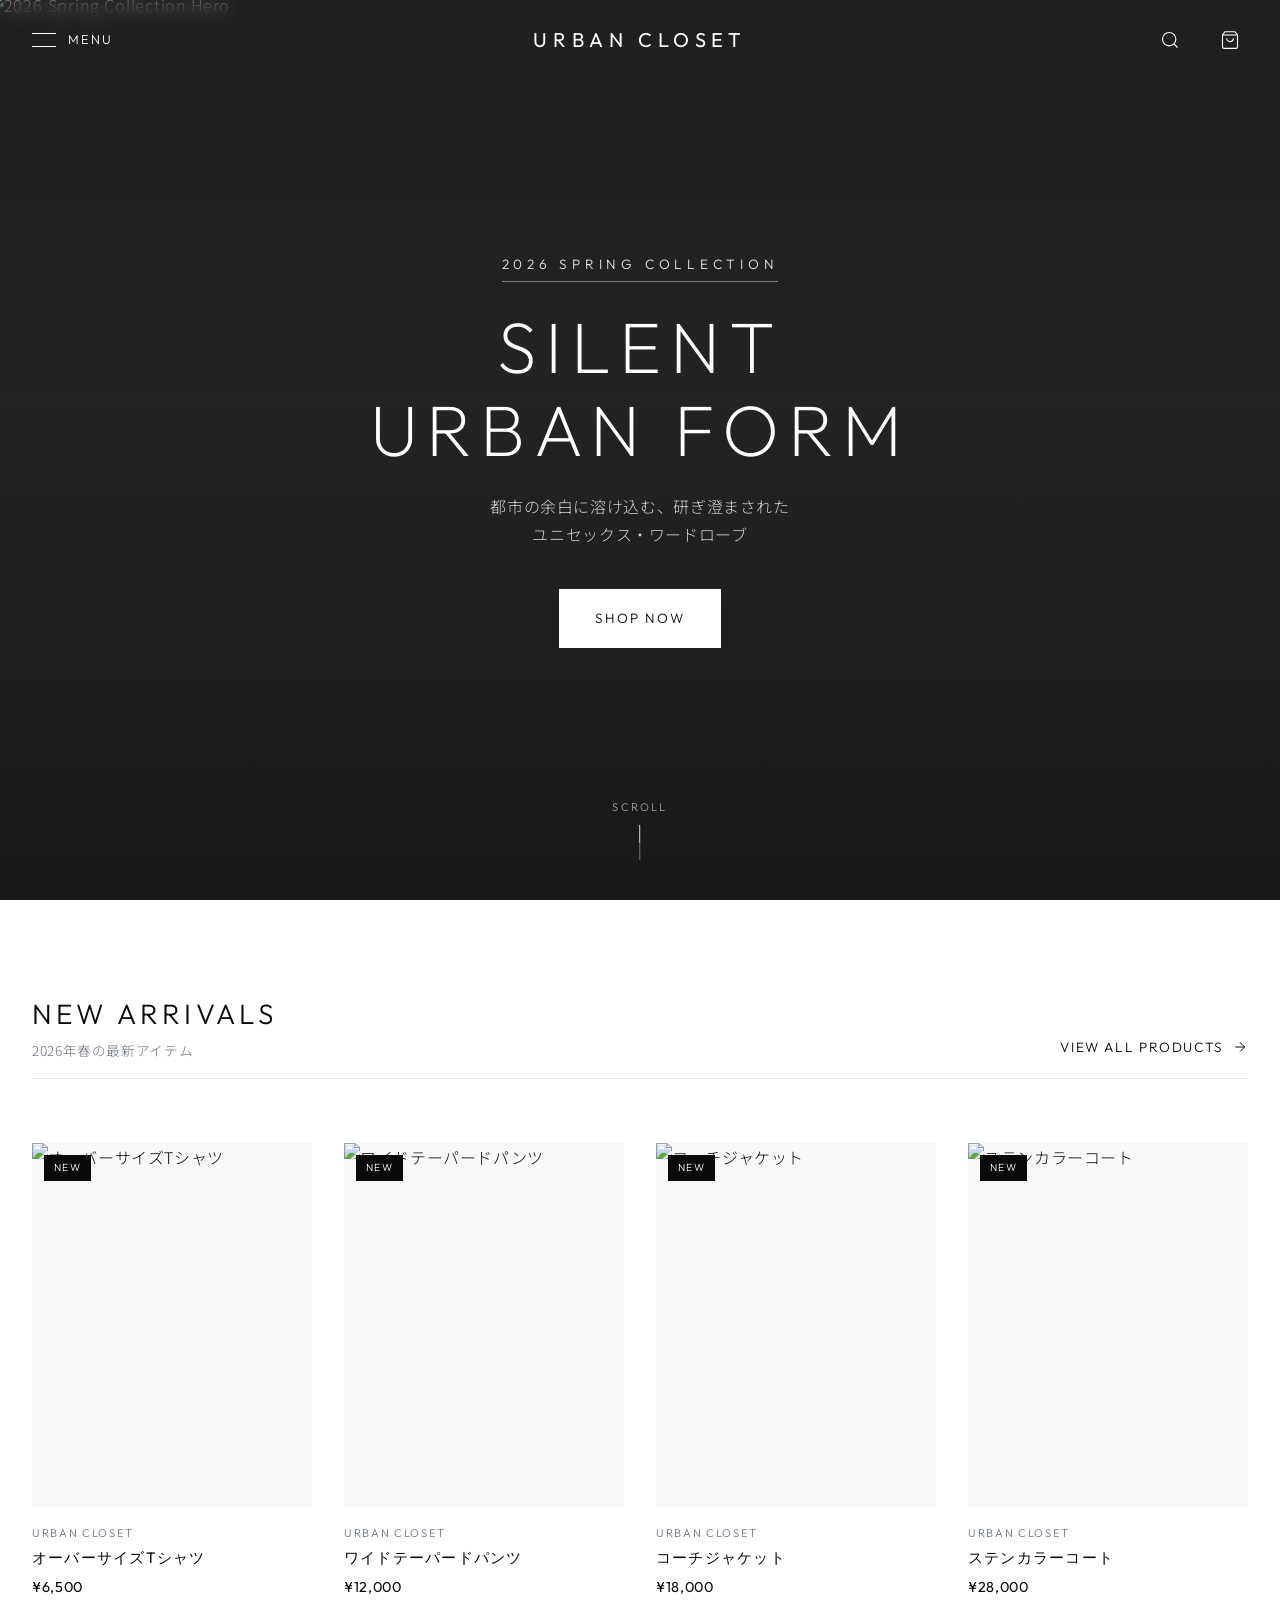
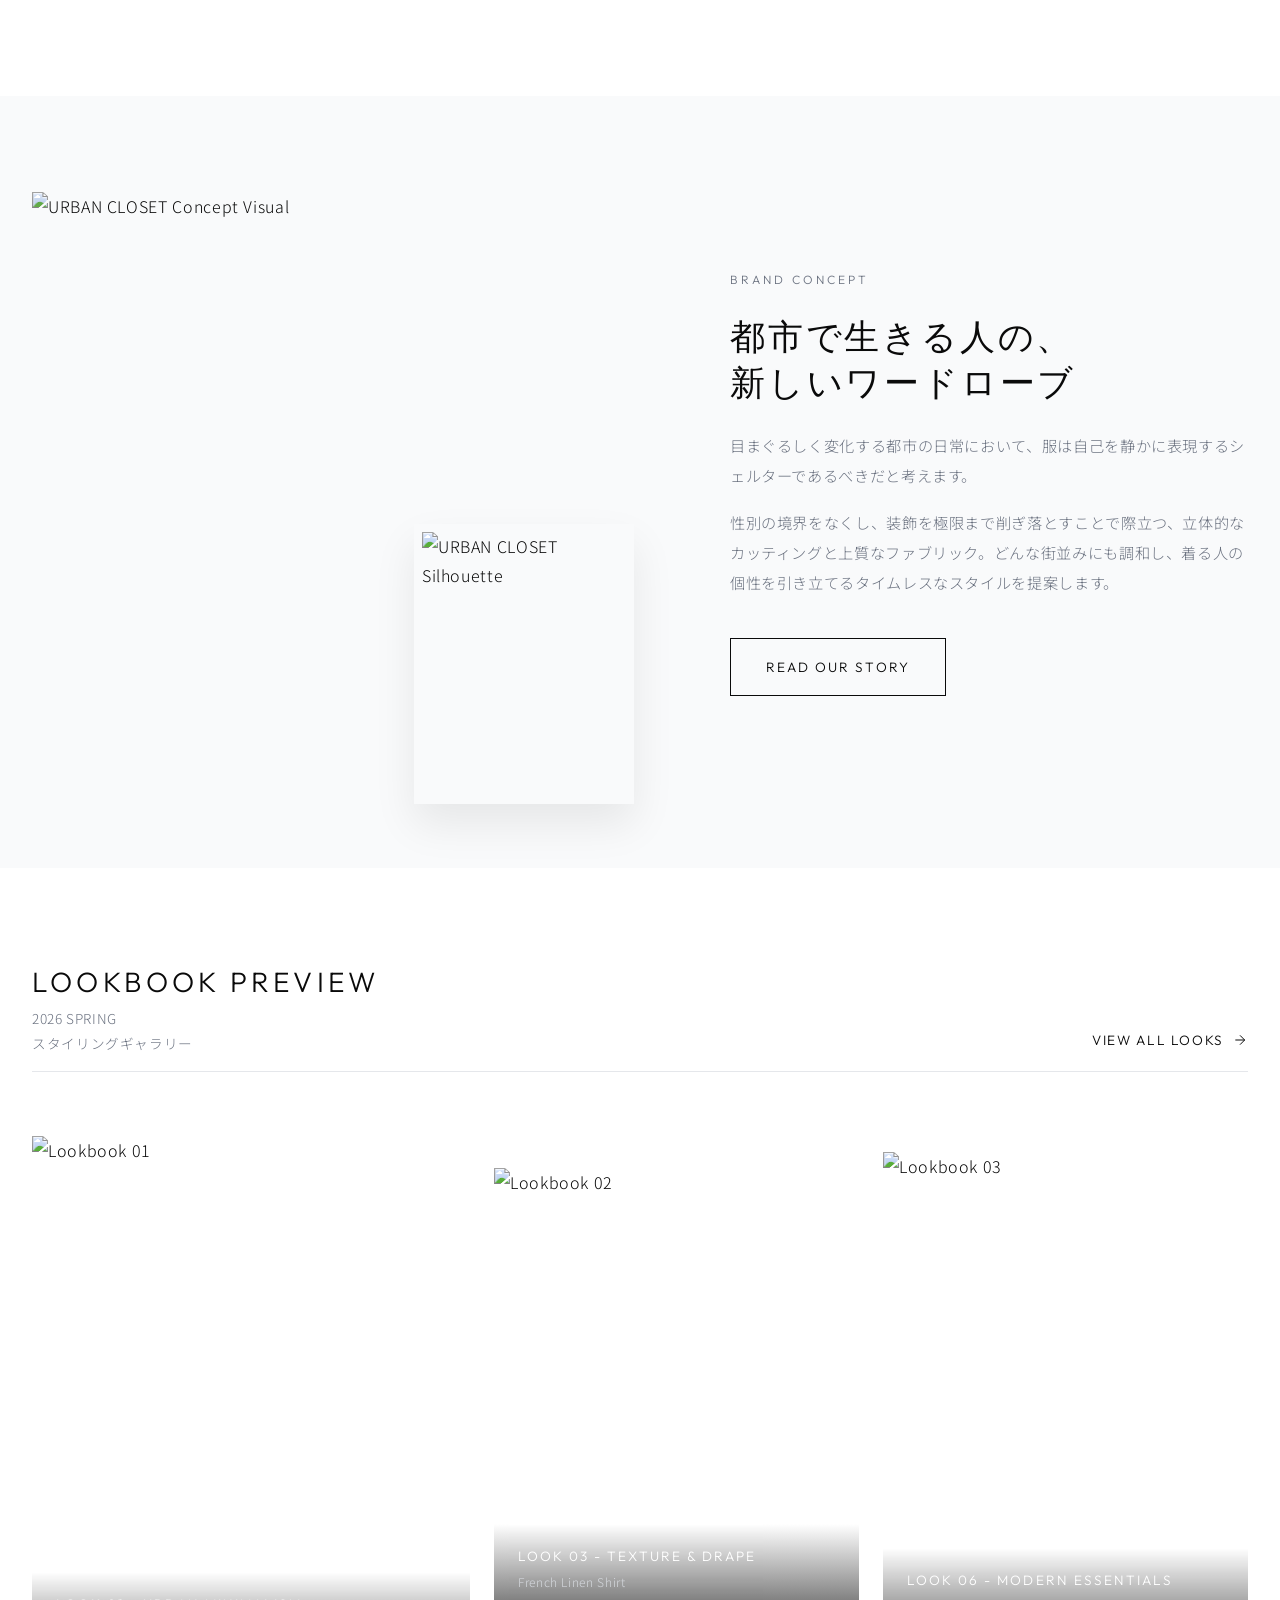
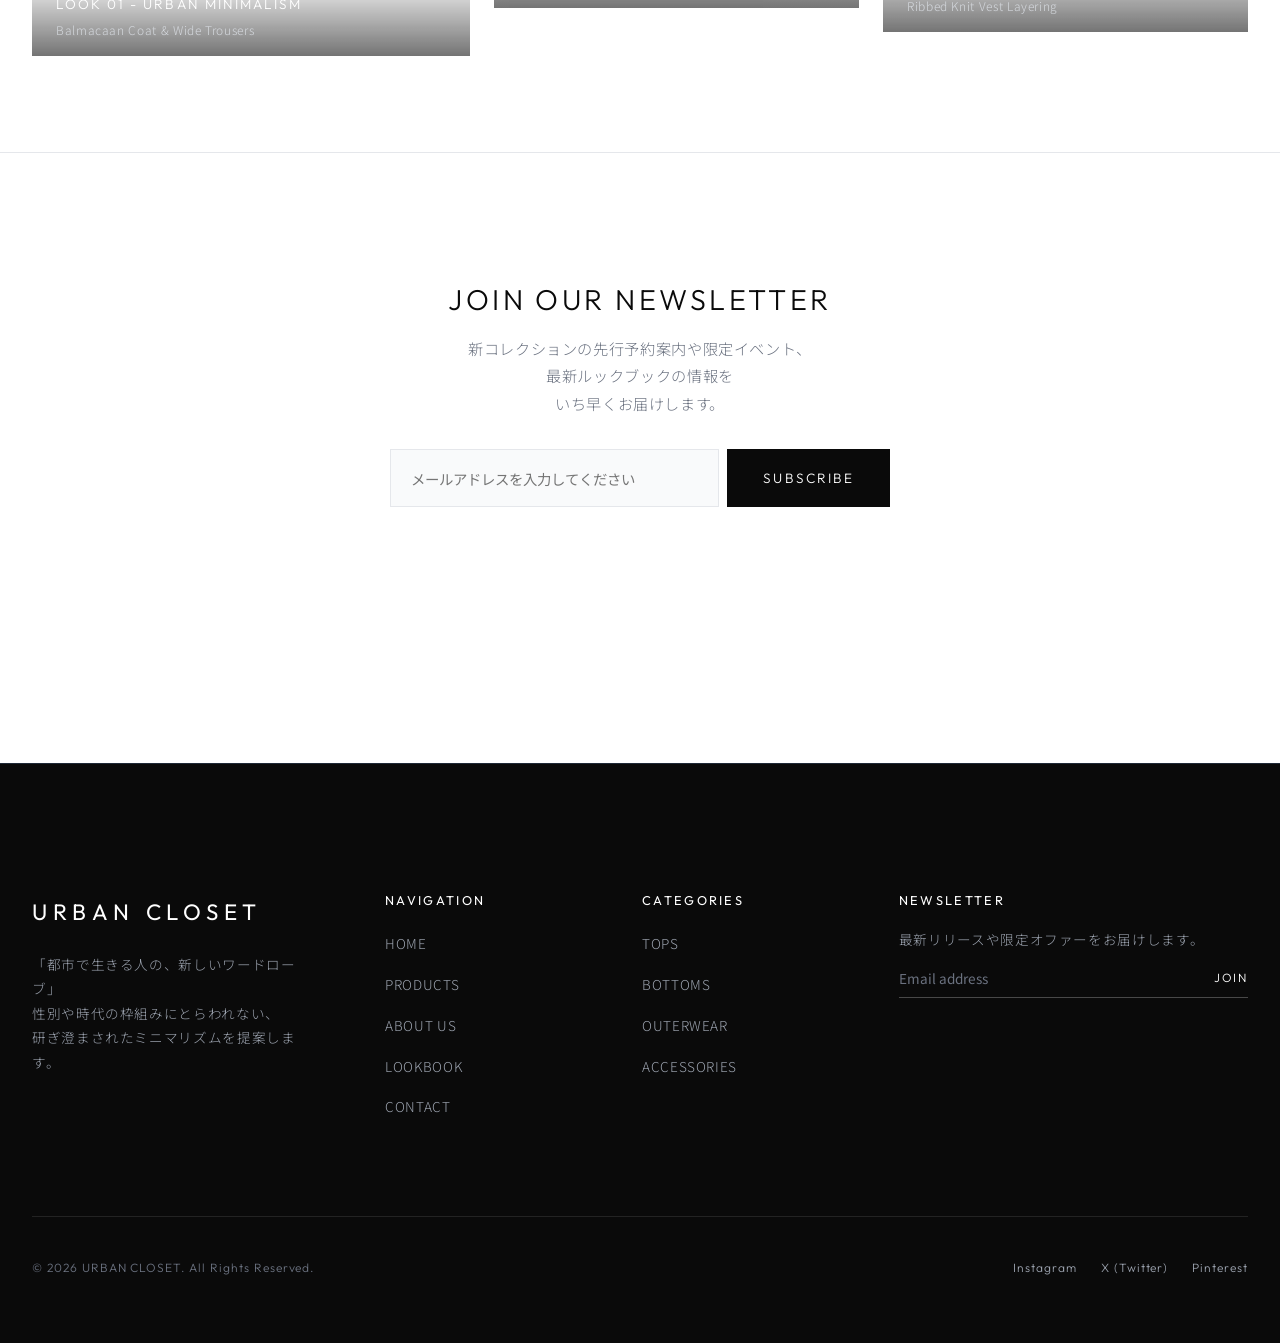
==== commit 9fe0daed: "update" ====
--- a/index.html
+++ b/index.html
@@ -179,7 +179,10 @@
       <div class="hero-content">
         <span class="hero-season-tag">2026 SPRING COLLECTION</span>
         <h1 class="hero-title">SILENT<br>URBAN FORM</h1>
-        <p class="hero-lead">都市の余白に溶け込む、研ぎ澄まされたユニセックス・ワードローブ</p>
+        <p class="hero-lead">
+          都市の余白に溶け込む、研ぎ澄まされた<br>
+          ユニセックス・ワードローブ
+        </p>
         <div class="hero-actions">
           <a href="products.html" class="btn btn-primary" style="background:#FFF; color:#0A0A0A; border-color:#FFF;">SHOP NOW</a>
         </div>
@@ -300,7 +303,10 @@
         <div class="section-header">
           <div>
             <h2 class="section-title">LOOKBOOK PREVIEW</h2>
-            <p class="section-subtitle">2026 SPRING スタイリングギャラリー</p>
+            <p class="section-subtitle">
+              2026 SPRING<br>
+              スタイリングギャラリー
+            </p>
           </div>
           <a href="lookbook.html" class="section-link">
             VIEW ALL LOOKS
@@ -345,7 +351,9 @@
         <div class="newsletter-box">
           <h2 class="newsletter-title">JOIN OUR NEWSLETTER</h2>
           <p class="newsletter-desc">
-            新コレクションの先行予約案内や限定イベント、最新ルックブックの情報をいち早くお届けします。
+            新コレクションの先行予約案内や限定イベント、<br>
+            最新ルックブックの情報を<br>
+            いち早くお届けします。
           </p>
           <form class="newsletter-form newsletter-form-main" id="homeNewsletterForm">
             <input type="email" class="newsletter-input" placeholder="メールアドレスを入力してください" required>
@@ -367,7 +375,8 @@
           <span class="footer-logo">URBAN CLOSET</span>
           <p class="footer-tagline">
             「都市で生きる人の、新しいワードローブ」<br>
-            性別や時代の枠組みにとらわれない、研ぎ澄まされたミニマリズムを提案します。
+            性別や時代の枠組みにとらわれない、<br>
+            研ぎ澄まされたミニマリズムを提案します。
           </p>
         </div>
 
--- a/css/style.css
+++ b/css/style.css
@@ -371,28 +371,40 @@
 }
 
 .nav-header {
-  height: var(--header-height);
+  height: 90px;
   display: flex;
   justify-content: space-between;
   align-items: center;
   padding: 0 var(--container-padding);
-  border-bottom: 1px solid rgba(255, 255, 255, 0.1);
+  border-bottom: 1px solid rgba(255, 255, 255, 0.15);
+}
+
+.nav-header .logo-text {
+  font-size: 1.2rem;
+  letter-spacing: 0.28em;
 }
 
 .nav-close-btn {
   display: flex;
   align-items: center;
-  gap: 0.5rem;
-  font-family: var(--font-en);
-  font-size: 0.8rem;
-  letter-spacing: 0.15em;
-  text-transform: uppercase;
-  color: #FFFFFF;
+  gap: 0.6rem;
+  font-family: var(--font-en);
+  font-size: 0.85rem;
+  letter-spacing: 0.18em;
+  text-transform: uppercase;
+  color: #FFFFFF;
+  padding: 0.6rem 0.5rem;
+  transition: opacity var(--transition-fast);
+}
+
+.nav-close-btn:hover {
+  opacity: 0.7;
 }
 
 .nav-close-btn svg {
-  width: 20px;
-  height: 20px;
+  width: 22px;
+  height: 22px;
+  stroke-width: 1.4;
 }
 
 .nav-content {
@@ -1098,9 +1110,19 @@
     --container-padding: 1.25rem;
   }
 
+  .nav-header {
+    height: 80px;
+    padding: 0 1.25rem;
+  }
+
   .logo-text {
     font-size: 1.05rem;
     letter-spacing: 0.2em;
+  }
+
+  .breadcrumb {
+    flex-wrap: wrap;
+    line-height: 1.6;
   }
 
   .footer-top {
--- a/css/pages/home.css
+++ b/css/pages/home.css
@@ -23,6 +23,7 @@
   width: 100%;
   height: 100%;
   object-fit: cover;
+  object-position: center 25%;
   opacity: 0.88;
   filter: brightness(1.08) contrast(1.02);
   transform: scale(1.02);
@@ -347,6 +348,10 @@
 }
 
 @media (max-width: 768px) {
+  .hero-bg {
+    object-position: center 20%;
+  }
+
   .hero-title {
     font-size: 2.2rem;
   }
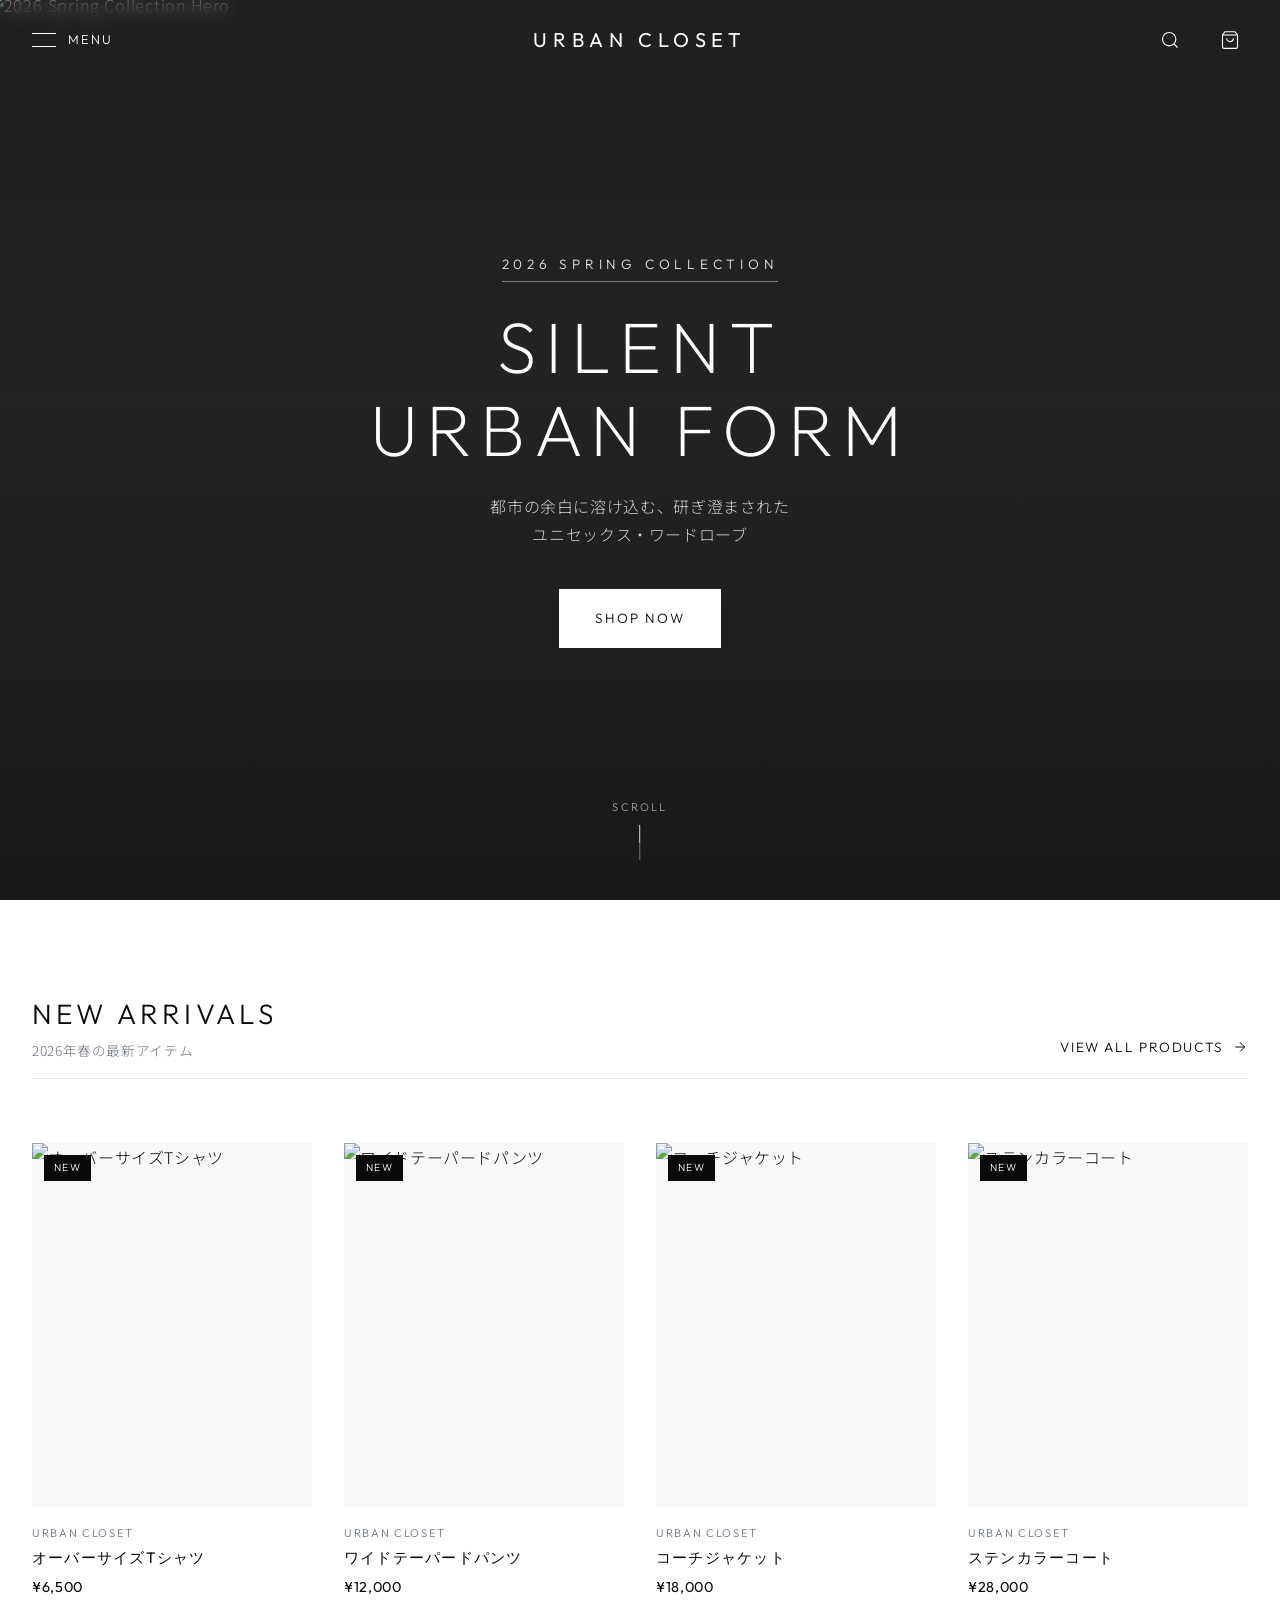
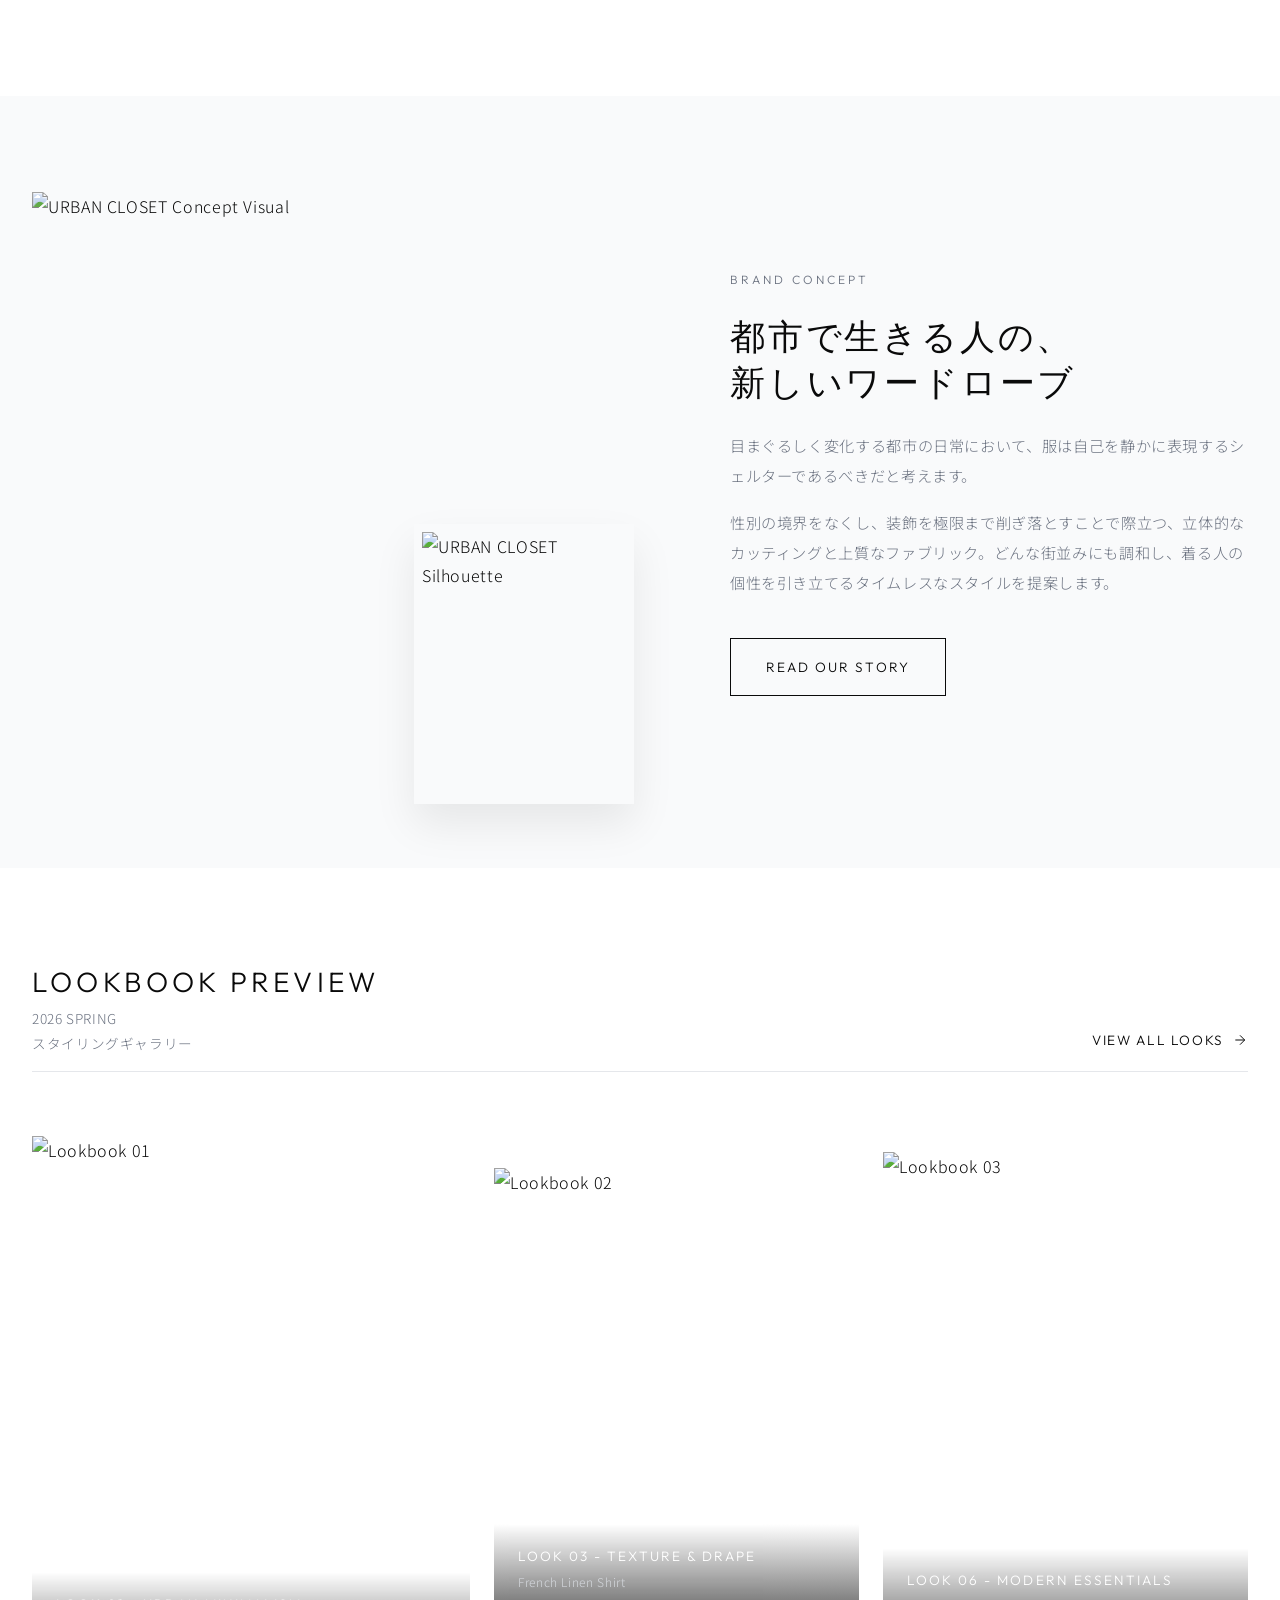
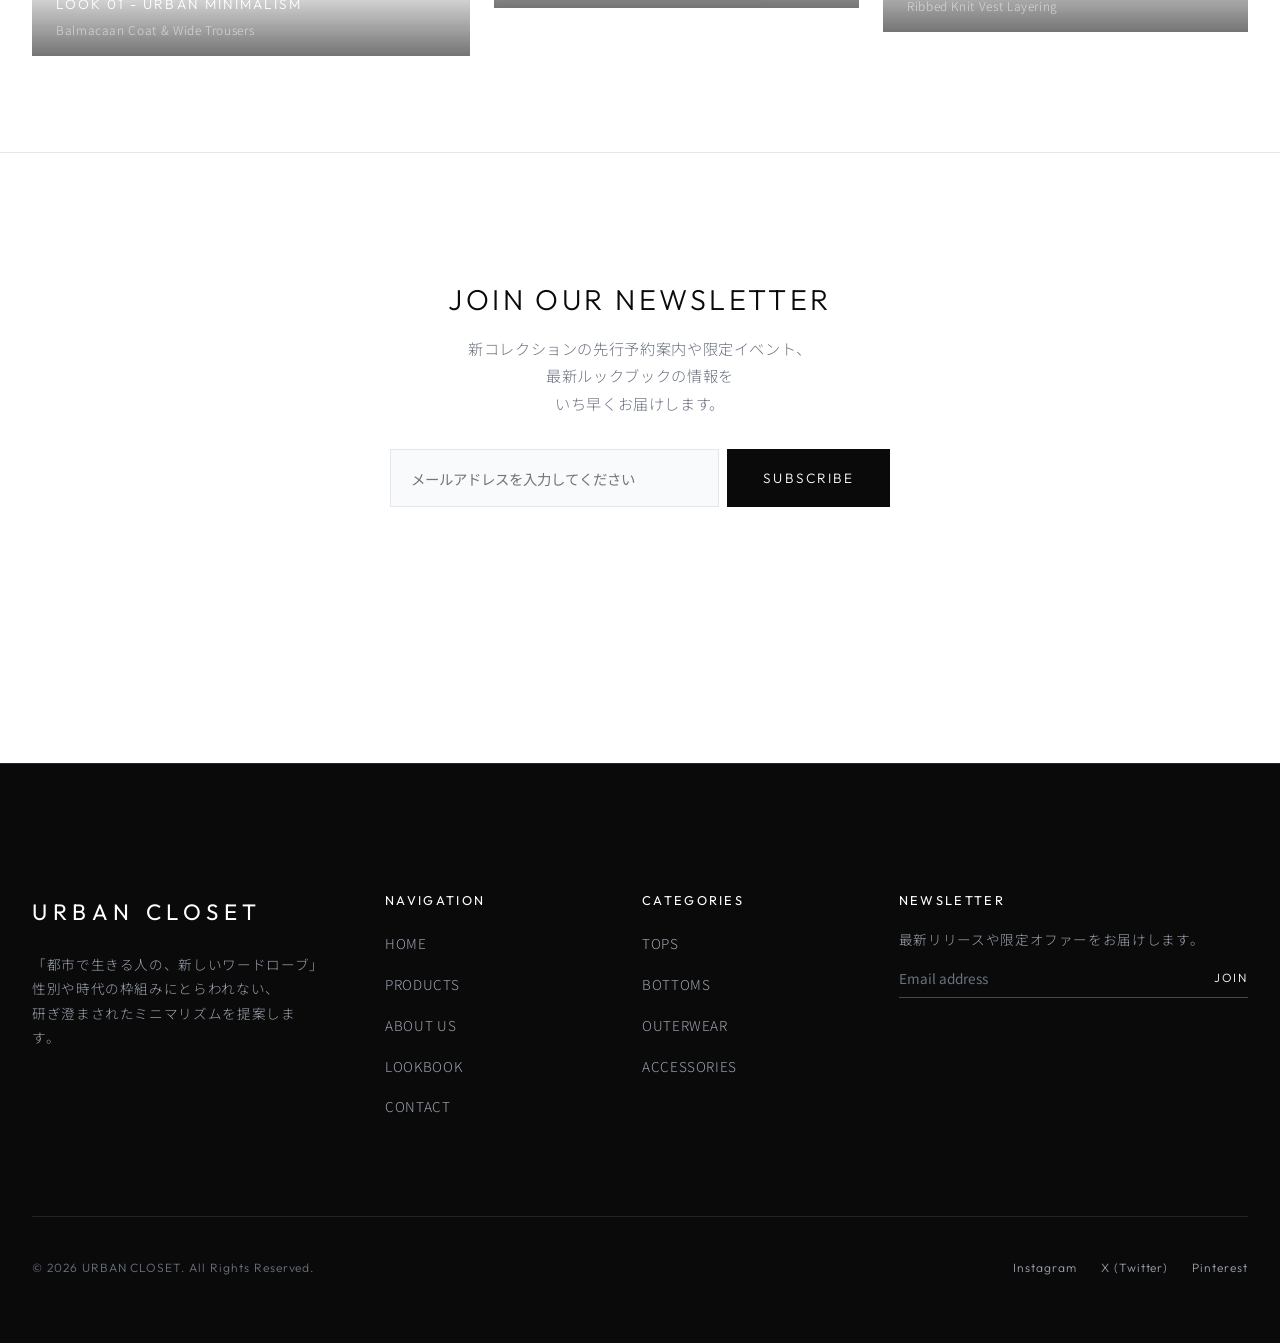
==== commit 8d7d4d32: "update" ====
--- a/index.html
+++ b/index.html
@@ -180,8 +180,8 @@
         <span class="hero-season-tag">2026 SPRING COLLECTION</span>
         <h1 class="hero-title">SILENT<br>URBAN FORM</h1>
         <p class="hero-lead">
-          都市の余白に溶け込む、研ぎ澄まされた<br>
-          ユニセックス・ワードローブ
+          <span class="text-row">都市の余白に溶け込む、研ぎ澄まされた</span>
+          <span class="text-row">ユニセックス・ワードローブ</span>
         </p>
         <div class="hero-actions">
           <a href="products.html" class="btn btn-primary" style="background:#FFF; color:#0A0A0A; border-color:#FFF;">SHOP NOW</a>
@@ -304,8 +304,8 @@
           <div>
             <h2 class="section-title">LOOKBOOK PREVIEW</h2>
             <p class="section-subtitle">
-              2026 SPRING<br>
-              スタイリングギャラリー
+              <span class="text-row">2026 SPRING</span>
+              <span class="text-row">スタイリングギャラリー</span>
             </p>
           </div>
           <a href="lookbook.html" class="section-link">
@@ -351,9 +351,9 @@
         <div class="newsletter-box">
           <h2 class="newsletter-title">JOIN OUR NEWSLETTER</h2>
           <p class="newsletter-desc">
-            新コレクションの先行予約案内や限定イベント、<br>
-            最新ルックブックの情報を<br>
-            いち早くお届けします。
+            <span class="text-row">新コレクションの先行予約案内や限定イベント、</span>
+            <span class="text-row">最新ルックブックの情報を</span>
+            <span class="text-row">いち早くお届けします。</span>
           </p>
           <form class="newsletter-form newsletter-form-main" id="homeNewsletterForm">
             <input type="email" class="newsletter-input" placeholder="メールアドレスを入力してください" required>
@@ -374,9 +374,9 @@
         <div class="footer-brand">
           <span class="footer-logo">URBAN CLOSET</span>
           <p class="footer-tagline">
-            「都市で生きる人の、新しいワードローブ」<br>
-            性別や時代の枠組みにとらわれない、<br>
-            研ぎ澄まされたミニマリズムを提案します。
+            <span class="text-row">「都市で生きる人の、新しいワードローブ」</span>
+            <span class="text-row">性別や時代の枠組みにとらわれない、</span>
+            <span class="text-row">研ぎ澄まされたミニマリズムを提案します。</span>
           </p>
         </div>
 
--- a/css/style.css
+++ b/css/style.css
@@ -54,6 +54,9 @@
   scroll-behavior: smooth;
   -webkit-font-smoothing: antialiased;
   -moz-osx-font-smoothing: grayscale;
+  -webkit-text-size-adjust: 100%;
+  max-width: 100%;
+  overflow-x: hidden;
 }
 
 body {
@@ -63,7 +66,9 @@
   background-color: var(--color-bg);
   line-height: 1.8;
   letter-spacing: 0.04em;
+  max-width: 100%;
   overflow-x: hidden;
+  position: relative;
 }
 
 /* Typography Helpers */
@@ -371,40 +376,53 @@
 }
 
 .nav-header {
-  height: 90px;
+  min-height: 110px;
   display: flex;
   justify-content: space-between;
   align-items: center;
-  padding: 0 var(--container-padding);
+  padding: max(1.5rem, env(safe-area-inset-top, 1.5rem)) var(--container-padding) 1.5rem var(--container-padding);
   border-bottom: 1px solid rgba(255, 255, 255, 0.15);
+  box-sizing: border-box;
 }
 
 .nav-header .logo-text {
-  font-size: 1.2rem;
-  letter-spacing: 0.28em;
+  font-size: 1.35rem;
+  letter-spacing: 0.3em;
 }
 
 .nav-close-btn {
   display: flex;
   align-items: center;
-  gap: 0.6rem;
+  gap: 0.75rem;
   font-family: var(--font-en);
   font-size: 0.85rem;
-  letter-spacing: 0.18em;
-  text-transform: uppercase;
-  color: #FFFFFF;
-  padding: 0.6rem 0.5rem;
-  transition: opacity var(--transition-fast);
+  font-weight: 400;
+  letter-spacing: 0.2em;
+  text-transform: uppercase;
+  color: #FFFFFF;
+  padding: 0.75rem 1.25rem;
+  border: 1px solid rgba(255, 255, 255, 0.4);
+  background-color: rgba(255, 255, 255, 0.08);
+  transition: all var(--transition-fast);
+  cursor: pointer;
 }
 
 .nav-close-btn:hover {
-  opacity: 0.7;
+  background-color: rgba(255, 255, 255, 0.2);
+  border-color: #FFFFFF;
+  opacity: 1;
 }
 
 .nav-close-btn svg {
-  width: 22px;
-  height: 22px;
-  stroke-width: 1.4;
+  width: 20px;
+  height: 20px;
+  stroke-width: 1.6;
+}
+
+/* 1行を崩さず綺麗に表示するためのユーティリティクラス */
+.text-row {
+  display: block;
+  width: 100%;
 }
 
 .nav-content {
@@ -1111,8 +1129,24 @@
   }
 
   .nav-header {
-    height: 80px;
-    padding: 0 1.25rem;
+    min-height: 100px;
+    padding: max(1.5rem, env(safe-area-inset-top, 1.5rem)) 1.25rem 1.25rem 1.25rem;
+  }
+
+  .nav-header .logo-text {
+    font-size: 1.15rem;
+    letter-spacing: 0.25em;
+  }
+
+  .nav-close-btn {
+    padding: 0.6rem 1rem;
+    font-size: 0.8rem;
+  }
+
+  .section-header {
+    flex-direction: column;
+    align-items: flex-start;
+    gap: 1rem;
   }
 
   .logo-text {
@@ -1123,6 +1157,13 @@
   .breadcrumb {
     flex-wrap: wrap;
     line-height: 1.6;
+  }
+
+  .footer-tagline {
+    font-size: 0.82rem;
+    line-height: 1.8;
+    word-break: keep-all;
+    overflow-wrap: break-word;
   }
 
   .footer-top {
--- a/css/pages/home.css
+++ b/css/pages/home.css
@@ -349,11 +349,21 @@
 
 @media (max-width: 768px) {
   .hero-bg {
+    top: 68px;
+    height: calc(100% - 68px);
     object-position: center 20%;
   }
 
   .hero-title {
     font-size: 2.2rem;
+  }
+
+  .hero-lead {
+    font-size: 0.88rem;
+    line-height: 1.75;
+    word-break: keep-all;
+    overflow-wrap: break-word;
+    margin-bottom: 2rem;
   }
 
   .hero-actions {
@@ -370,6 +380,13 @@
     gap: 1rem;
   }
 
+  .newsletter-desc {
+    font-size: 0.82rem;
+    line-height: 1.75;
+    word-break: keep-all;
+    overflow-wrap: break-word;
+  }
+
   .newsletter-form-main {
     flex-direction: column;
   }
